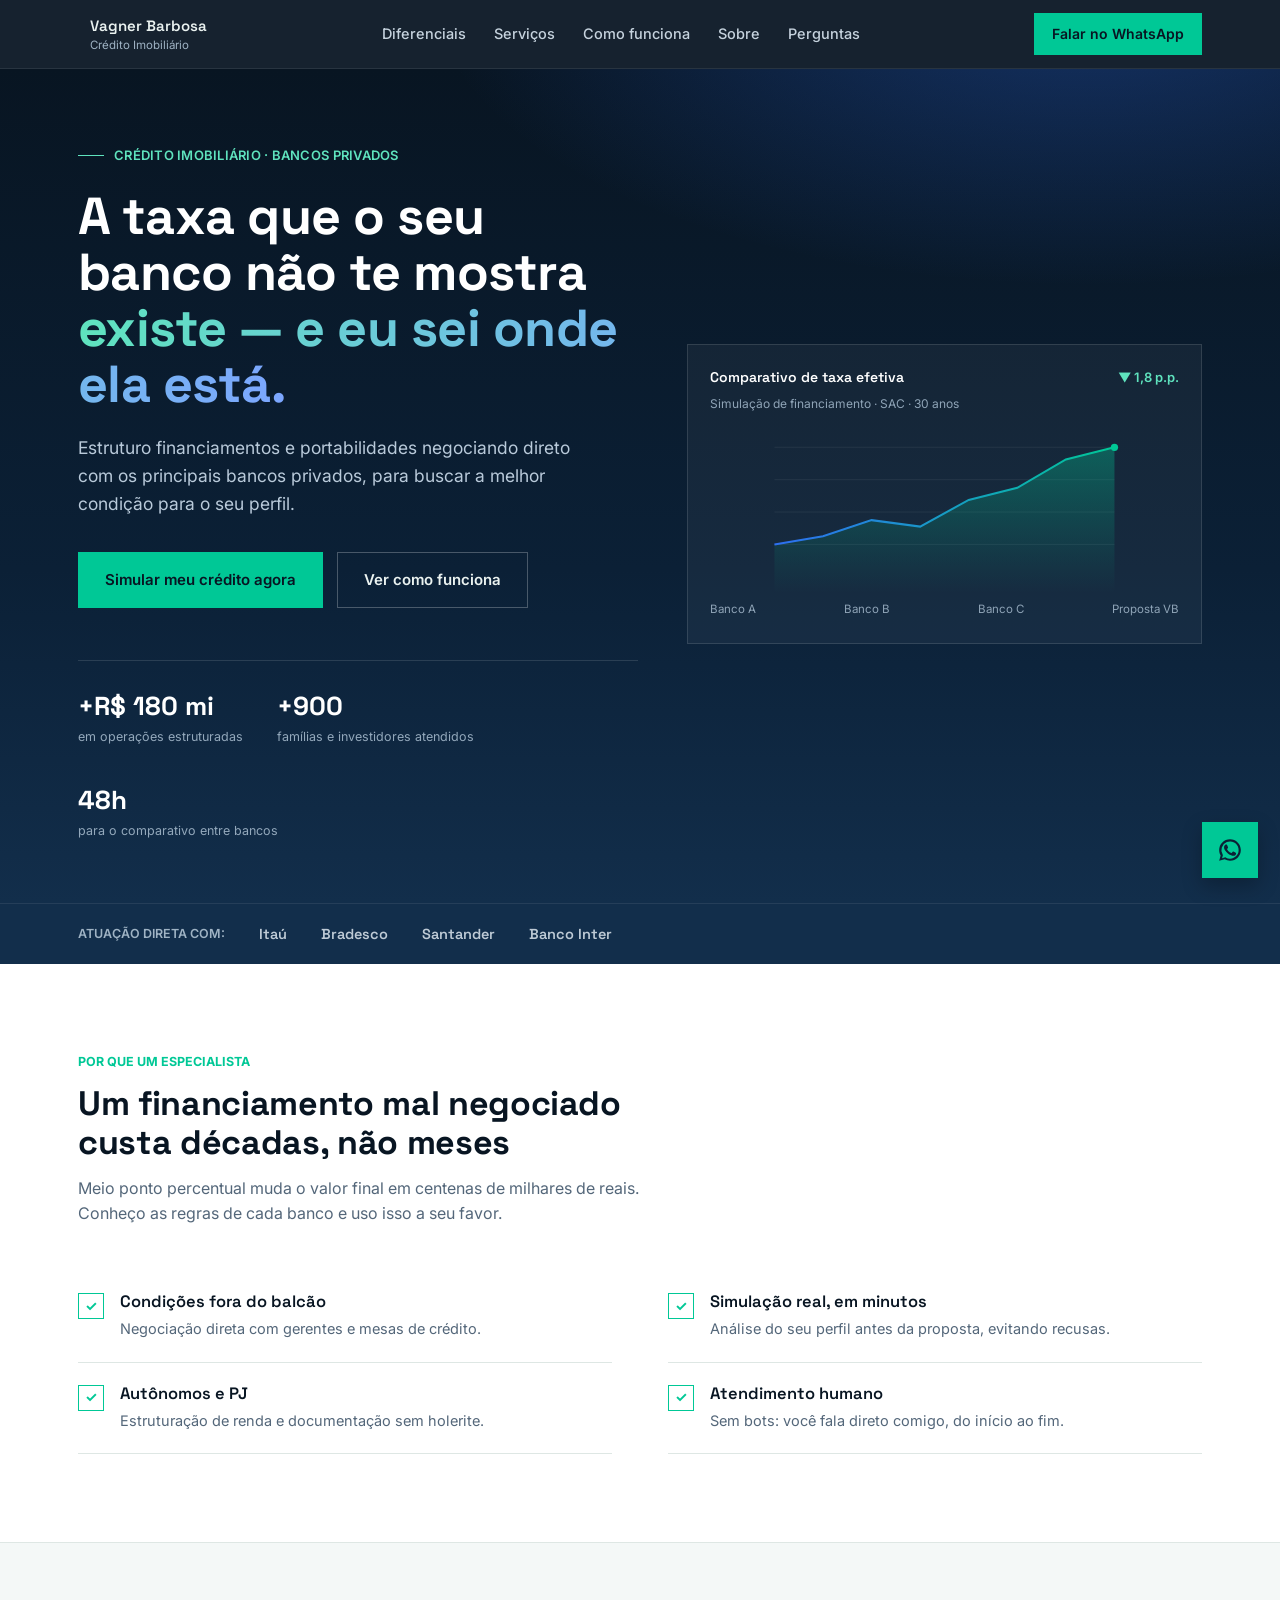
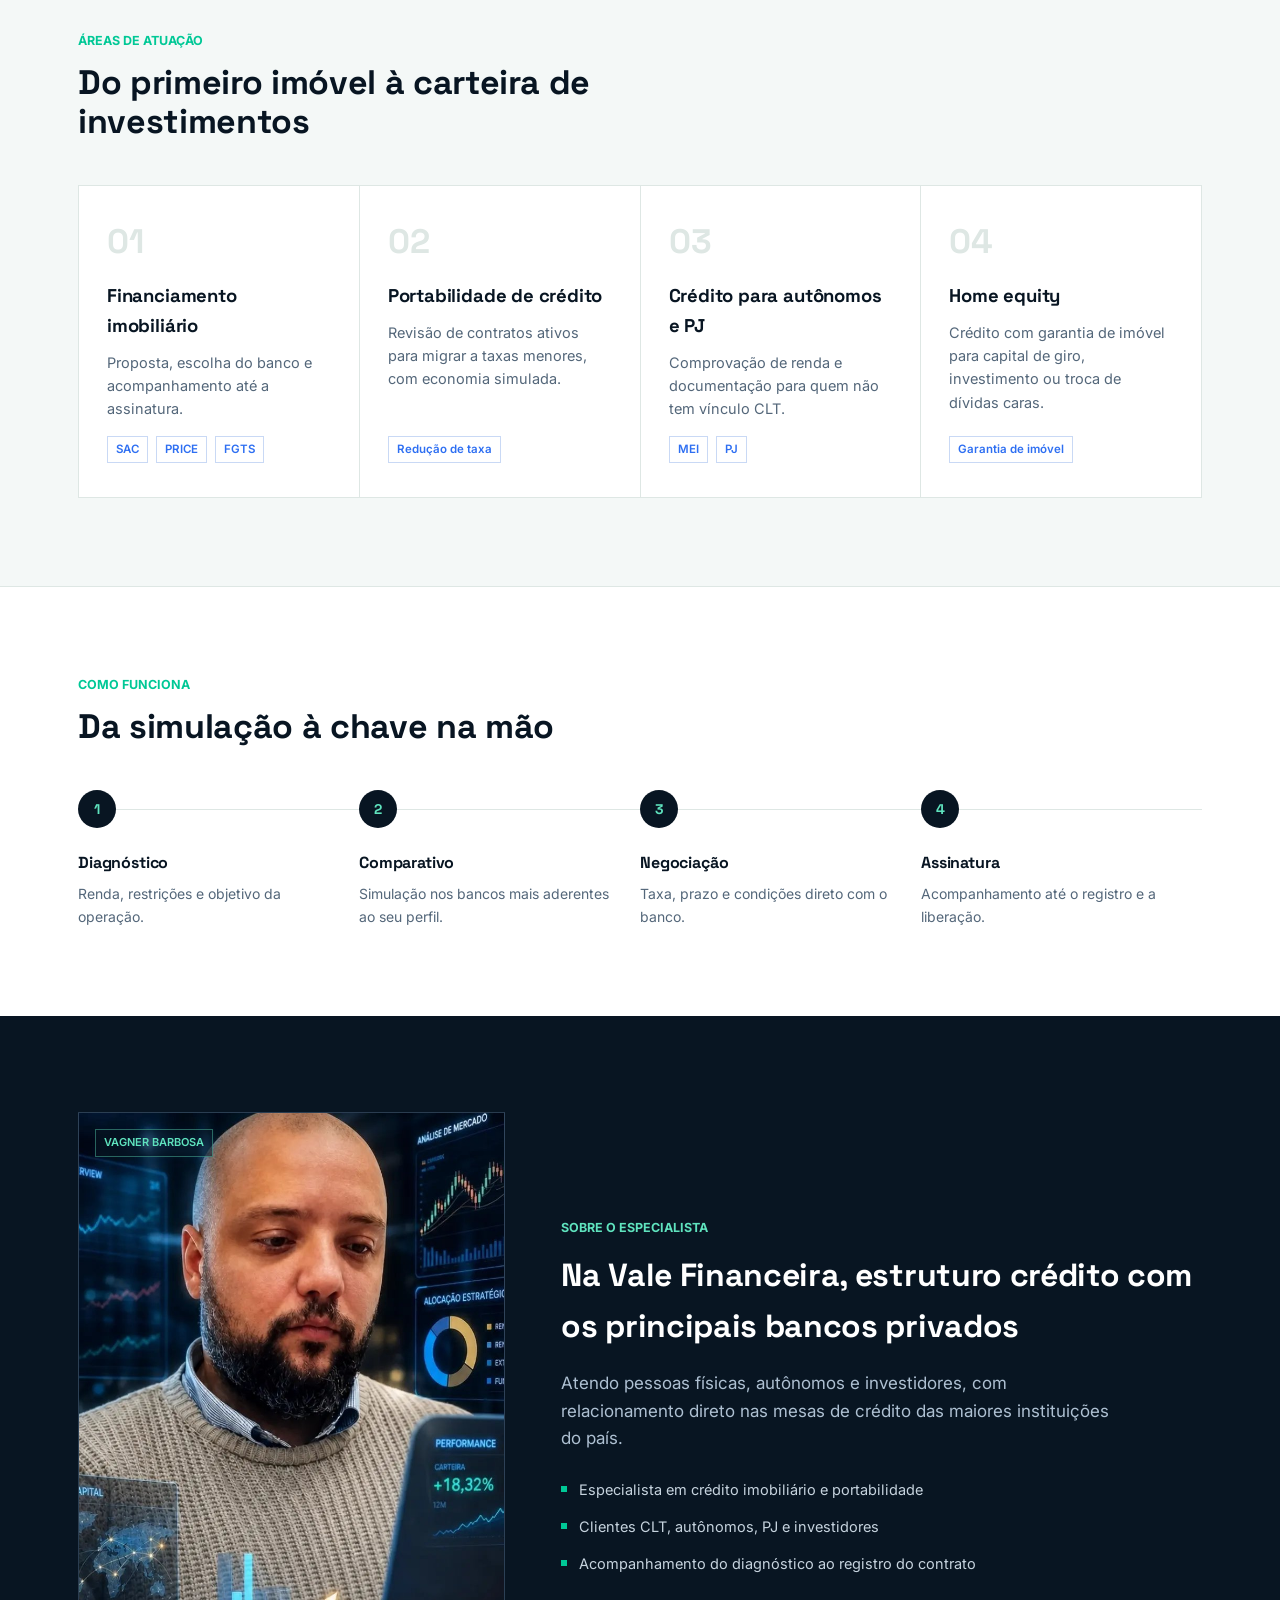
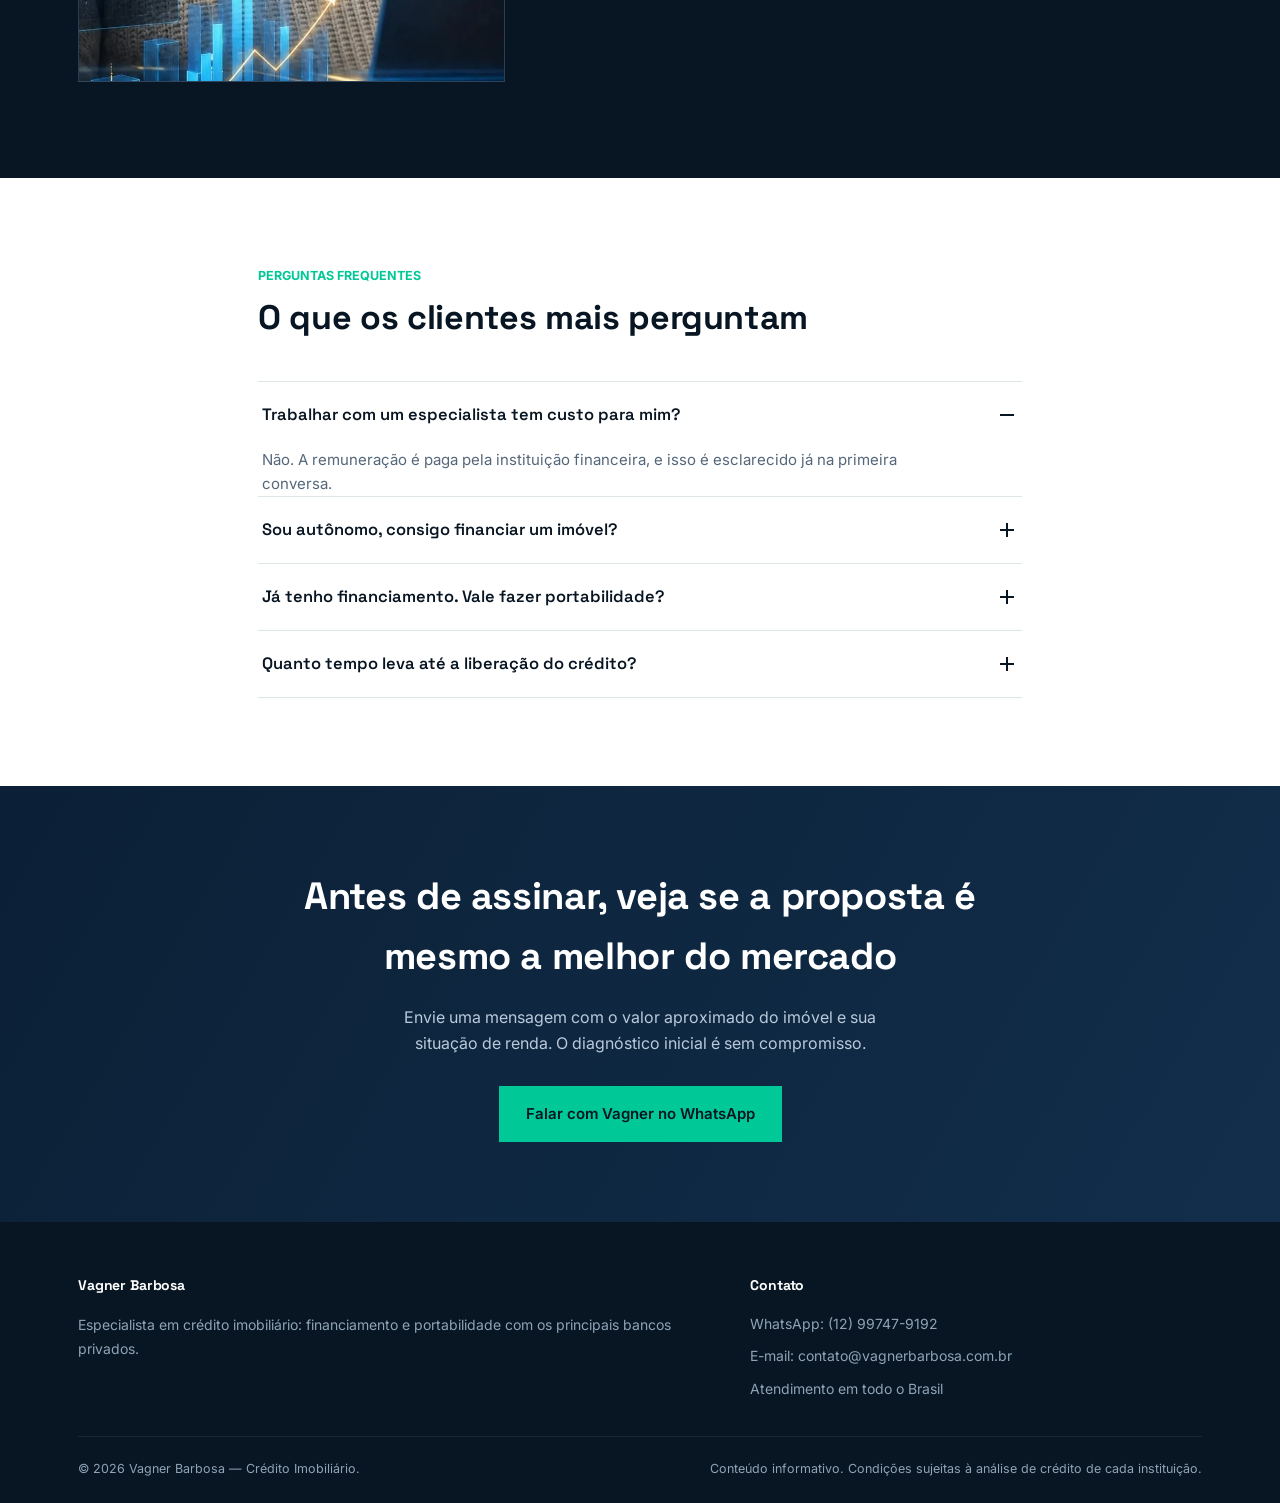
==== index.html @ d927d943 "Update index.html" ====
<!DOCTYPE html>
<html lang="pt-BR">
<head>
<meta charset="UTF-8">
<meta name="viewport" content="width=device-width, initial-scale=1.0">
<title>Vagner Barbosa | Especialista em Crédito Imobiliário</title>
<link rel="preconnect" href="https://fonts.googleapis.com">
<link href="https://fonts.googleapis.com/css2?family=Space+Grotesk:wght@400;500;600;700&family=Inter:wght@400;500;600;700&display=swap" rel="stylesheet">
<link rel="stylesheet" href="vagner-landing-styles.css">
<script src="vagner-landing-script.js" defer></script>
</head>
<body>

<header>
  <div class="header-inner">
    <div class="brand">
     
     <a href="#brand" <img class="brand-logo" src="./image/vb-brand.png" alt="VB — Vagner Barbosa, Crédito Imobiliário">
     </a>
      <div class="brand-text">Vagner Barbosa<small>Crédito Imobiliário</small></div>
    </div>
    <nav>
      <a href="#diferenciais">Diferenciais</a>
      <a href="#servicos">Serviços</a>
      <a href="#processo">Como funciona</a>
      <a href="#sobre">Sobre</a>
      <a href="#faq">Perguntas</a>
    </nav>
    <a class="header-cta" href="https://wa.me/5512997479192?text=Ol%C3%A1%2C%20quero%20simular%20meu%20cr%C3%A9dito%20imobili%C3%A1rio" target="_blank" rel="noopener">Falar no WhatsApp</a>
  </div>
</header>

<section class="hero">
  <div class="hero-grid">
    <div>
      <div class="eyebrow-line reveal">CRÉDITO IMOBILIÁRIO · BANCOS PRIVADOS</div>
      <h1 class="reveal">A taxa que o seu banco não te mostra <em>existe — e eu sei onde ela está.</em></h1>
      <p class="lede reveal">Estruturo financiamentos e portabilidades negociando direto com os principais bancos privados, para buscar a melhor condição para o seu perfil.</p>
      <div class="hero-ctas reveal">
        <a class="btn-primary" href="https://wa.me/5512997479192?text=Ol%C3%A1%2C%20quero%20simular%20meu%20cr%C3%A9dito%20imobili%C3%A1rio" target="_blank" rel="noopener">Simular meu crédito agora</a>
        <a class="btn-ghost" href="#servicos">Ver como funciona</a>
      </div>
      <div class="hero-stats reveal">
        <div><b>+R$ 180 mi</b><span>em operações estruturadas</span></div>
        <div><b>+900</b><span>famílias e investidores atendidos</span></div>
        <div><b>48h</b><span>para o comparativo entre bancos</span></div>
      </div>
    </div>
    <div class="chart-card reveal">
      <div class="chart-card-head"><b>Comparativo de taxa efetiva</b><span>▼ 1,8 p.p.</span></div>
      <div class="chart-sub">Simulação de financiamento · SAC · 30 anos</div>
      <svg viewBox="0 0 420 210" width="100%" height="170" xmlns="http://www.w3.org/2000/svg">
        <defs>
          <linearGradient id="lineFill" x1="0" y1="0" x2="0" y2="1">
            <stop offset="0%" stop-color="#00C896" stop-opacity="0.35"/>
            <stop offset="100%" stop-color="#00C896" stop-opacity="0"/>
          </linearGradient>
          <linearGradient id="lineStroke" x1="0" y1="0" x2="1" y2="0">
            <stop offset="0%" stop-color="#2E6FF2"/>
            <stop offset="100%" stop-color="#00C896"/>
          </linearGradient>
        </defs>
        <g stroke="rgba(255,255,255,0.08)">
          <line x1="0" y1="30" x2="420" y2="30"/><line x1="0" y1="70" x2="420" y2="70"/>
          <line x1="0" y1="110" x2="420" y2="110"/><line x1="0" y1="150" x2="420" y2="150"/>
        </g>
        <path d="M0,150 L60,140 L120,120 L180,128 L240,95 L300,80 L360,45 L420,30 L420,210 L0,210 Z" fill="url(#lineFill)"/>
        <path d="M0,150 L60,140 L120,120 L180,128 L240,95 L300,80 L360,45 L420,30" fill="none" stroke="url(#lineStroke)" stroke-width="2.5"/>
        <circle cx="420" cy="30" r="4.5" fill="#00C896"/>
      </svg>
      <div class="chart-labels"><span>Banco A</span><span>Banco B</span><span>Banco C</span><span>Proposta VB</span></div>
    </div>
  </div>
</section>

<div class="bank-strip">
  <div class="wrap">
    <span class="label">ATUAÇÃO DIRETA COM:</span>
    <span class="bank-chip">Itaú</span>
    <span class="bank-chip">Bradesco</span>
    <span class="bank-chip">Santander</span>
    <span class="bank-chip">Banco Inter</span>
  </div>
</div>

<section class="diff-section" id="diferenciais">
  <div class="wrap">
    <div class="section-head reveal">
      <span class="kicker">POR QUE UM ESPECIALISTA</span>
      <h2>Um financiamento mal negociado custa décadas, não meses</h2>
      <p>Meio ponto percentual muda o valor final em centenas de milhares de reais. Conheço as regras de cada banco e uso isso a seu favor.</p>
    </div>
    <ul class="checklist">
      <li class="reveal reveal-stagger" style="--i:0">
        <span class="check-ico">✓</span>
        <div><strong>Condições fora do balcão</strong><span>Negociação direta com gerentes e mesas de crédito.</span></div>
      </li>
      <li class="reveal reveal-stagger" style="--i:1">
        <span class="check-ico">✓</span>
        <div><strong>Simulação real, em minutos</strong><span>Análise do seu perfil antes da proposta, evitando recusas.</span></div>
      </li>
      <li class="reveal reveal-stagger" style="--i:2">
        <span class="check-ico">✓</span>
        <div><strong>Autônomos e PJ</strong><span>Estruturação de renda e documentação sem holerite.</span></div>
      </li>
      <li class="reveal reveal-stagger" style="--i:3">
        <span class="check-ico">✓</span>
        <div><strong>Atendimento humano</strong><span>Sem bots: você fala direto comigo, do início ao fim.</span></div>
      </li>
    </ul>
  </div>
</section>

<section class="services" id="servicos">
  <div class="wrap">
    <div class="section-head reveal">
      <span class="kicker">ÁREAS DE ATUAÇÃO</span>
      <h2>Do primeiro imóvel à carteira de investimentos</h2>
    </div>
    <div class="services-grid">
      <div class="service-card reveal reveal-stagger" style="--i:0">
        <div class="service-num">01</div>
        <h3>Financiamento imobiliário</h3>
        <p>Proposta, escolha do banco e acompanhamento até a assinatura.</p>
        <div class="tags"><span>SAC</span><span>PRICE</span><span>FGTS</span></div>
      </div>
      <div class="service-card reveal reveal-stagger" style="--i:1">
        <div class="service-num">02</div>
        <h3>Portabilidade de crédito</h3>
        <p>Revisão de contratos ativos para migrar a taxas menores, com economia simulada.</p>
        <div class="tags"><span>Redução de taxa</span></div>
      </div>
      <div class="service-card reveal reveal-stagger" style="--i:2">
        <div class="service-num">03</div>
        <h3>Crédito para autônomos e PJ</h3>
        <p>Comprovação de renda e documentação para quem não tem vínculo CLT.</p>
        <div class="tags"><span>MEI</span><span>PJ</span></div>
      </div>
      <div class="service-card reveal reveal-stagger" style="--i:3">
        <div class="service-num">04</div>
        <h3>Home equity</h3>
        <p>Crédito com garantia de imóvel para capital de giro, investimento ou troca de dívidas caras.</p>
        <div class="tags"><span>Garantia de imóvel</span></div>
      </div>
    </div>
  </div>
</section>

<section class="process" id="processo">
  <div class="wrap">
    <div class="section-head reveal">
      <span class="kicker">COMO FUNCIONA</span>
      <h2>Da simulação à chave na mão</h2>
    </div>
    <div class="process-list">
      <div class="process-step reveal reveal-stagger" style="--i:0"><div class="dot">1</div><h4>Diagnóstico</h4><p>Renda, restrições e objetivo da operação.</p></div>
      <div class="process-step reveal reveal-stagger" style="--i:1"><div class="dot">2</div><h4>Comparativo</h4><p>Simulação nos bancos mais aderentes ao seu perfil.</p></div>
      <div class="process-step reveal reveal-stagger" style="--i:2"><div class="dot">3</div><h4>Negociação</h4><p>Taxa, prazo e condições direto com o banco.</p></div>
      <div class="process-step reveal reveal-stagger" style="--i:3"><div class="dot">4</div><h4>Assinatura</h4><p>Acompanhamento até o registro e a liberação.</p></div>
    </div>
  </div>
</section>

<section class="about" id="sobre">
  <div class="wrap about-grid">
    <div class="about-photo reveal">
      <span class="frame-tag">VAGNER BARBOSA</span>
      <img src="./image/vag-fin.jpg" alt="Foto de Vagner Barbosa" onerror="this.parentElement.classList.add('no-photo')">
      <div class="placeholder"><div class="plus-ico">+</div><span>Adicione a foto em image/vag-fin.jpg</span></div>
    </div>
    <div class="reveal">
      <span class="kicker kicker-light">SOBRE O ESPECIALISTA</span>
      <h2>Na Vale Financeira, estruturo crédito com os principais bancos privados</h2>
      <p class="lede">Atendo pessoas físicas, autônomos e investidores, com relacionamento direto nas mesas de crédito das maiores instituições do país.</p>
      <ul class="about-credentials">
        <li>Especialista em crédito imobiliário e portabilidade</li>
        <li>Clientes CLT, autônomos, PJ e investidores</li>
        <li>Acompanhamento do diagnóstico ao registro do contrato</li>
      </ul>
    </div>
  </div>
</section>

<section class="faq" id="faq">
  <div class="wrap faq-wrap">
    <div class="section-head reveal">
      <span class="kicker">PERGUNTAS FREQUENTES</span>
      <h2>O que os clientes mais perguntam</h2>
    </div>
    <div class="faq-list">
      <div class="faq-item open reveal reveal-stagger" style="--i:0">
        <button class="faq-q"><span>Trabalhar com um especialista tem custo para mim?</span><span class="plus"></span></button>
        <div class="faq-a"><p>Não. A remuneração é paga pela instituição financeira, e isso é esclarecido já na primeira conversa.</p></div>
      </div>
      <div class="faq-item reveal reveal-stagger" style="--i:1">
        <button class="faq-q"><span>Sou autônomo, consigo financiar um imóvel?</span><span class="plus"></span></button>
        <div class="faq-a"><p>Sim. Boa parte do trabalho é organizar a comprovação de renda de autônomos e PJ para a proposta ser aceita nas melhores condições.</p></div>
      </div>
      <div class="faq-item reveal reveal-stagger" style="--i:2">
        <button class="faq-q"><span>Já tenho financiamento. Vale fazer portabilidade?</span><span class="plus"></span></button>
        <div class="faq-a"><p>Depende da taxa atual, do saldo devedor e do prazo restante. Uma simulação comparativa mostra a economia real antes de qualquer decisão.</p></div>
      </div>
      <div class="faq-item reveal reveal-stagger" style="--i:3">
        <button class="faq-q"><span>Quanto tempo leva até a liberação do crédito?</span><span class="plus"></span></button>
        <div class="faq-a"><p>Varia por banco e documentação, mas o comparativo inicial costuma ficar pronto em até 48 horas.</p></div>
      </div>
    </div>
  </div>
</section>

<section class="final-cta">
  <div class="wrap">
    <h2 class="reveal">Antes de assinar, veja se a proposta é mesmo a melhor do mercado</h2>
    <p class="reveal">Envie uma mensagem com o valor aproximado do imóvel e sua situação de renda. O diagnóstico inicial é sem compromisso.</p>
    <a class="btn-primary reveal" href="https://wa.me/5512997479192?text=Ol%C3%A1%2C%20quero%20simular%20meu%20cr%C3%A9dito%20imobili%C3%A1rio" target="_blank" rel="noopener">Falar com Vagner no WhatsApp</a>
  </div>
</section>

<footer>
  <div class="wrap">
    <div class="footer-grid">
      <div>
        <h4>Vagner Barbosa</h4>
        <p>Especialista em crédito imobiliário: financiamento e portabilidade com os principais bancos privados.</p>
      </div>
      <div>
        <h4>Contato</h4>
        <ul>
          <li>WhatsApp: (12) 99747-9192</li>
          <li>E-mail: contato@vagnerbarbosa.com.br</li>
          <li>Atendimento em todo o Brasil</li>
        </ul>
      </div>
    </div>
    <div class="footer-bottom">
      <span>© 2026 Vagner Barbosa — Crédito Imobiliário.</span>
      <span>Conteúdo informativo. Condições sujeitas à análise de crédito de cada instituição.</span>
    </div>
  </div>
</footer>

<a class="float-wpp" href="https://wa.me/5512997479192?text=Ol%C3%A1%2C%20quero%20simular%20meu%20cr%C3%A9dito%20imobili%C3%A1rio" target="_blank" rel="noopener" aria-label="Falar no WhatsApp">
  <svg width="26" height="26" viewBox="0 0 24 24" fill="none"><path d="M12 2C6.48 2 2 6.48 2 12c0 1.86.5 3.6 1.38 5.1L2 22l5.05-1.35A9.94 9.94 0 0 0 12 22c5.52 0 10-4.48 10-10S17.52 2 12 2Zm0 18a7.9 7.9 0 0 1-4.03-1.1l-.29-.17-3 .8.8-2.92-.19-.3A7.95 7.95 0 1 1 12 20Z" fill="#0B2036"/><path d="M17 14.3c-.27-.14-1.6-.79-1.85-.88-.25-.09-.43-.14-.61.14-.18.27-.7.88-.86 1.06-.16.18-.32.2-.59.07-.27-.14-1.15-.42-2.19-1.35-.81-.72-1.36-1.61-1.52-1.88-.16-.27-.02-.42.12-.55.12-.12.27-.32.4-.48.14-.16.18-.27.27-.45.09-.18.05-.34-.02-.48-.07-.14-.61-1.47-.84-2.01-.22-.53-.44-.46-.61-.47h-.52c-.18 0-.48.07-.73.34-.25.27-.96.94-.96 2.29 0 1.35.98 2.66 1.12 2.84.14.18 1.93 2.95 4.68 4.14.65.28 1.16.45 1.56.58.66.21 1.25.18 1.72.11.53-.08 1.6-.65 1.83-1.28.23-.63.23-1.17.16-1.28-.07-.11-.25-.18-.52-.32Z" fill="#0B2036"/></svg>
</a>

</body>
</html>
---- vagner-landing-styles.css ----
:root{
  --navy-950:#081522; --navy-900:#0B2036; --navy-800:#122E4B;
  --blue-500:#2E6FF2; --blue-300:#7CA6FF;
  --teal-500:#00C896; --teal-300:#5FE3BE;
  --bg:#F4F8F7; --paper:#FFFFFF; --ink:#0E1B2A; --muted:#54677A; --line:#DEE7E4;
  --maxw:1180px;
  --logo-h:44px;        /* altura da logo no header (desktop) */
  --logo-max-w:140px;   /* largura máxima da logo (desktop) */
}
*{box-sizing:border-box;}
html{scroll-behavior:smooth;}
body{margin:0;background:var(--bg);color:var(--ink);font:16px/1.6 'Inter',sans-serif;-webkit-font-smoothing:antialiased;}
h1,h2,h3,h4{font-family:'Space Grotesk',sans-serif;margin:0;letter-spacing:-0.01em;color:var(--navy-950);}
a{color:inherit;text-decoration:none;}
img{display:block;max-width:100%;height:auto;}
ul{list-style:none;margin:0;padding:0;}
section{position:relative;}
.wrap{max-width:var(--maxw);margin:0 auto;padding:0 28px;}

/* Header */
header{position:sticky;top:0;z-index:50;background:rgba(8,21,34,.94);backdrop-filter:blur(6px);border-bottom:1px solid rgba(255,255,255,.08);}
.header-inner{max-width:var(--maxw);margin:0 auto;padding:12px 28px;display:flex;align-items:center;justify-content:space-between;gap:24px;min-height:68px;}
.brand{display:flex;align-items:center;gap:12px;min-width:0;}
.brand-logo{
  height:var(--logo-h);   /* dimensiona pela altura */
  width:auto;             /* mantém a proporção original do PNG */
  max-width:var(--logo-max-w);
  flex:none;              /* não encolhe no flex */
  object-fit:contain;
  object-position:center;
}
.brand-text{color:#EAF2F0;font:600 15px/1.2 'Space Grotesk';white-space:nowrap;}
.brand-text small{display:block;font:400 11.5px 'Inter';color:#9FB3C4;margin-top:3px;}
nav{display:flex;gap:28px;}
nav a{color:#C6D3DE;font-size:14.5px;font-weight:500;transition:color .15s;}
nav a:hover{color:var(--teal-300);}
.header-cta{background:var(--teal-500);color:var(--navy-950);padding:10px 18px;font-weight:600;font-size:14px;white-space:nowrap;}

/* Buttons */
.btn-primary,.btn-ghost{display:inline-flex;align-items:center;gap:10px;padding:15px 26px;font-weight:600;font-size:15px;}
.btn-primary{background:var(--teal-500);color:var(--navy-950);border:1px solid var(--teal-500);transition:transform .15s,background .15s;}
.btn-primary:hover{background:var(--teal-300);transform:translateY(-1px);}
.btn-ghost{color:#EAF2F0;border:1px solid rgba(255,255,255,.25);}
.btn-ghost:hover{border-color:var(--teal-300);color:var(--teal-300);}

/* Hero */
.hero{background:radial-gradient(1100px 500px at 85% -10%,rgba(46,111,242,.35),transparent 60%),linear-gradient(180deg,var(--navy-950),var(--navy-900) 60%,var(--navy-800));color:#fff;overflow:hidden;padding:76px 0 0;}
.hero-grid{display:grid;grid-template-columns:1.05fr .95fr;gap:40px;align-items:center;max-width:var(--maxw);margin:0 auto;padding:0 28px 60px;}
.eyebrow-line{display:flex;align-items:center;gap:10px;margin-bottom:22px;color:var(--teal-300);font-size:13px;font-weight:600;letter-spacing:.02em;}
.eyebrow-line::before{content:"";width:26px;height:1px;background:var(--teal-300);}
.hero h1{font-size:clamp(34px,4.4vw,52px);line-height:1.08;color:#fff;max-width:640px;}
.hero h1 em{font-style:normal;background:linear-gradient(90deg,var(--teal-300),var(--blue-300));-webkit-background-clip:text;background-clip:text;color:transparent;}
.lede{margin-top:22px;color:#B9CADA;font-size:17.5px;max-width:520px;}
.hero-ctas{display:flex;gap:14px;margin-top:34px;flex-wrap:wrap;}
.hero-stats{display:flex;gap:34px;margin-top:52px;padding-top:28px;border-top:1px solid rgba(255,255,255,.12);max-width:560px;flex-wrap:wrap;}
.hero-stats b{display:block;font:700 26px 'Space Grotesk';color:#fff;}
.hero-stats span{font-size:12.5px;color:#93A8BB;}

.chart-card{background:rgba(255,255,255,.045);border:1px solid rgba(255,255,255,.12);padding:22px 22px 10px;}
.chart-card-head{display:flex;justify-content:space-between;align-items:baseline;margin-bottom:6px;}
.chart-card-head b{font:600 14px 'Space Grotesk';color:#fff;}
.chart-card-head span{color:var(--teal-300);font-size:13px;font-weight:600;}
.chart-sub{color:#8FA4B7;font-size:12px;margin-bottom:10px;}
.chart-labels{display:flex;justify-content:space-between;color:#8FA4B7;font-size:11.5px;padding-bottom:14px;}

/* Bank strip */
.bank-strip{background:var(--navy-800);border-top:1px solid rgba(255,255,255,.08);}
.bank-strip .wrap{display:flex;align-items:center;gap:34px;flex-wrap:wrap;padding:20px 28px;}
.bank-strip .label{color:#9FB3C4;font-size:12.5px;font-weight:600;white-space:nowrap;}
.bank-chip{color:#DCE6EE;font:600 14.5px 'Space Grotesk';opacity:.85;}

/* Section heads */
.section-head{max-width:600px;margin-bottom:44px;}
.kicker{display:block;color:var(--teal-500);font-weight:700;font-size:12.5px;margin-bottom:12px;}
.kicker-light{color:var(--teal-300);}
.section-head h2{font-size:clamp(26px,3vw,34px);line-height:1.15;}
.section-head p{color:var(--muted);margin-top:14px;}

/* Diferenciais */
.diff-section{padding:88px 0;background:var(--paper);}
.checklist{display:grid;grid-template-columns:1fr 1fr;gap:0 56px;}
.checklist li{display:flex;gap:16px;padding:20px 0;border-bottom:1px solid var(--line);}
.check-ico{flex:none;width:26px;height:26px;border:1.5px solid var(--teal-500);color:var(--teal-500);display:flex;align-items:center;justify-content:center;font-size:14px;font-weight:700;margin-top:2px;}
.checklist strong{display:block;font:600 16.5px 'Space Grotesk';color:var(--navy-950);margin-bottom:4px;}
.checklist span:not(.check-ico){color:var(--muted);font-size:14.5px;}

/* Services */
.services{padding:88px 0;border-block:1px solid var(--line);}
.services-grid{display:grid;grid-template-columns:repeat(4,1fr);gap:1px;background:var(--line);border:1px solid var(--line);}
.service-card{background:var(--paper);padding:34px 28px;min-height:220px;display:flex;flex-direction:column;}
.service-num{font:700 34px 'Space Grotesk';color:var(--line);margin-bottom:18px;}
.service-card h3{font-size:18.5px;margin-bottom:10px;}
.service-card p{color:var(--muted);font-size:14.5px;margin:0;flex:1;}
.tags{margin-top:16px;display:flex;gap:8px;flex-wrap:wrap;}
.tags span{font-size:11.5px;font-weight:600;color:var(--blue-500);border:1px solid #C9D9F5;padding:3px 8px;}

/* Process */
.process{padding:88px 0;background:var(--paper);}
.process-list{display:grid;grid-template-columns:repeat(4,1fr);position:relative;}
.process-list::before{content:"";position:absolute;top:19px;left:0;right:0;height:1px;background:var(--line);}
.process-step{position:relative;padding-right:20px;}
.dot{width:38px;height:38px;border-radius:50%;background:var(--navy-950);color:var(--teal-300);display:flex;align-items:center;justify-content:center;font:700 14px 'Space Grotesk';margin-bottom:22px;position:relative;z-index:1;}
.process-step h4{font-size:16px;margin-bottom:8px;}
.process-step p{color:var(--muted);font-size:14px;margin:0;}

/* About */
.about{padding:96px 0;background:var(--navy-950);color:#fff;}
.about-grid{display:grid;grid-template-columns:.8fr 1.2fr;gap:56px;align-items:center;}
.about h2{color:#fff;margin-top:10px;font-size:clamp(24px,3vw,32px);}
.about .lede{color:#AEC0D2;font-size:17px;margin-top:18px;max-width:560px;}
.about-credentials{margin-top:26px;display:grid;gap:14px;}
.about-credentials li{display:flex;gap:12px;font-size:14.5px;color:#C6D3DE;}
.about-credentials li::before{content:"";width:6px;height:6px;background:var(--teal-500);margin-top:8px;flex:none;}
.about-photo{aspect-ratio:3/4;position:relative;overflow:hidden;border:1px solid rgba(255,255,255,.12);background:linear-gradient(150deg,#152C46,#0B2036);}
.about-photo img{width:100%;height:100%;max-width:none;object-fit:cover;object-position:center top;position:relative;z-index:1;}
.about-photo.no-photo img{display:none;}
.placeholder{display:none;position:absolute;inset:0;margin:10px;flex-direction:column;align-items:center;justify-content:center;gap:14px;border:1.5px dashed rgba(255,255,255,.28);}
.no-photo .placeholder{display:flex;}
.plus-ico{width:44px;height:44px;border-radius:50%;border:1.5px solid var(--teal-300);display:flex;align-items:center;justify-content:center;color:var(--teal-300);font-size:22px;font-weight:300;}
.placeholder span{color:#9FB3C4;font-size:13px;text-align:center;max-width:70%;}
.frame-tag{position:absolute;top:16px;left:16px;z-index:2;font-size:11px;font-weight:600;color:var(--teal-300);border:1px solid rgba(95,227,190,.4);padding:4px 8px;background:rgba(8,21,34,.55);}

/* FAQ */
.faq{padding:88px 0;background:var(--paper);}
.faq-wrap{max-width:820px;}
.faq-wrap .section-head{max-width:100%;}
.faq-item{border-bottom:1px solid var(--line);}
.faq-item:first-child{border-top:1px solid var(--line);}
.faq-q{width:100%;text-align:left;background:none;border:none;cursor:pointer;padding:22px 4px;display:flex;justify-content:space-between;align-items:center;gap:20px;font:600 16.5px 'Space Grotesk';color:var(--navy-950);}
.plus{flex:none;width:22px;height:22px;position:relative;}
.plus::before,.plus::after{content:"";position:absolute;background:var(--navy-950);top:50%;left:50%;transform:translate(-50%,-50%);}
.plus::before{width:14px;height:2px;}
.plus::after{width:2px;height:14px;transition:transform .2s;}
.faq-item.open .plus::after{transform:translate(-50%,-50%) rotate(90deg) scaleY(0);}
.faq-a{max-height:0;overflow:hidden;transition:max-height .25s ease;}
.faq-a p{color:var(--muted);font-size:15px;padding:0 4px 24px;max-width:680px;margin:0;}

/* Final CTA */
.final-cta{padding:80px 0;background:linear-gradient(120deg,var(--navy-900),var(--navy-800));color:#fff;text-align:center;}
.final-cta h2{color:#fff;font-size:clamp(26px,3.4vw,38px);max-width:680px;margin:0 auto 18px;}
.final-cta p{color:#B9CADA;max-width:520px;margin:0 auto 30px;}

/* Footer */
footer{background:var(--navy-950);color:#8FA4B7;padding:52px 0 24px;font-size:14px;}
.footer-grid{display:grid;grid-template-columns:1.4fr 1fr;gap:40px;padding-bottom:36px;border-bottom:1px solid rgba(255,255,255,.08);}
.footer-grid h4{color:#fff;font-size:14px;margin-bottom:16px;}
.footer-grid p{margin:0;line-height:1.7;}
.footer-grid ul{display:grid;gap:10px;}
.footer-bottom{padding-top:22px;display:flex;justify-content:space-between;flex-wrap:wrap;gap:10px;font-size:12.5px;}

/* WhatsApp flutuante */
.float-wpp{position:fixed;bottom:22px;right:22px;z-index:60;background:var(--teal-500);width:56px;height:56px;display:flex;align-items:center;justify-content:center;box-shadow:0 8px 20px rgba(0,0,0,.25);}

/* Scroll reveal */
.reveal{opacity:0;transform:translateY(28px);transition:opacity .7s cubic-bezier(.2,.6,.2,1),transform .7s cubic-bezier(.2,.6,.2,1);}
.reveal.is-visible{opacity:1;transform:none;}
.reveal-stagger.is-visible{transition-delay:calc(var(--i,0)*90ms);}
@media (prefers-reduced-motion:reduce){.reveal{transition:none;opacity:1;transform:none;}}

/* Responsivo */
@media (max-width:900px){.services-grid{grid-template-columns:repeat(2,1fr);} .checklist{grid-template-columns:1fr;}}
@media (max-width:860px){nav{display:none;} .process-list{grid-template-columns:1fr;gap:28px;} .process-list::before{display:none;}}
@media (max-width:760px){
  :root{--logo-h:36px;--logo-max-w:110px;}
  .hero-grid,.about-grid,.footer-grid,.services-grid{grid-template-columns:1fr;}
  .header-inner{padding:10px 18px;gap:12px;}
  .brand-text{font-size:14px;}
  .header-cta{font-size:12px;padding:9px 11px;}
}
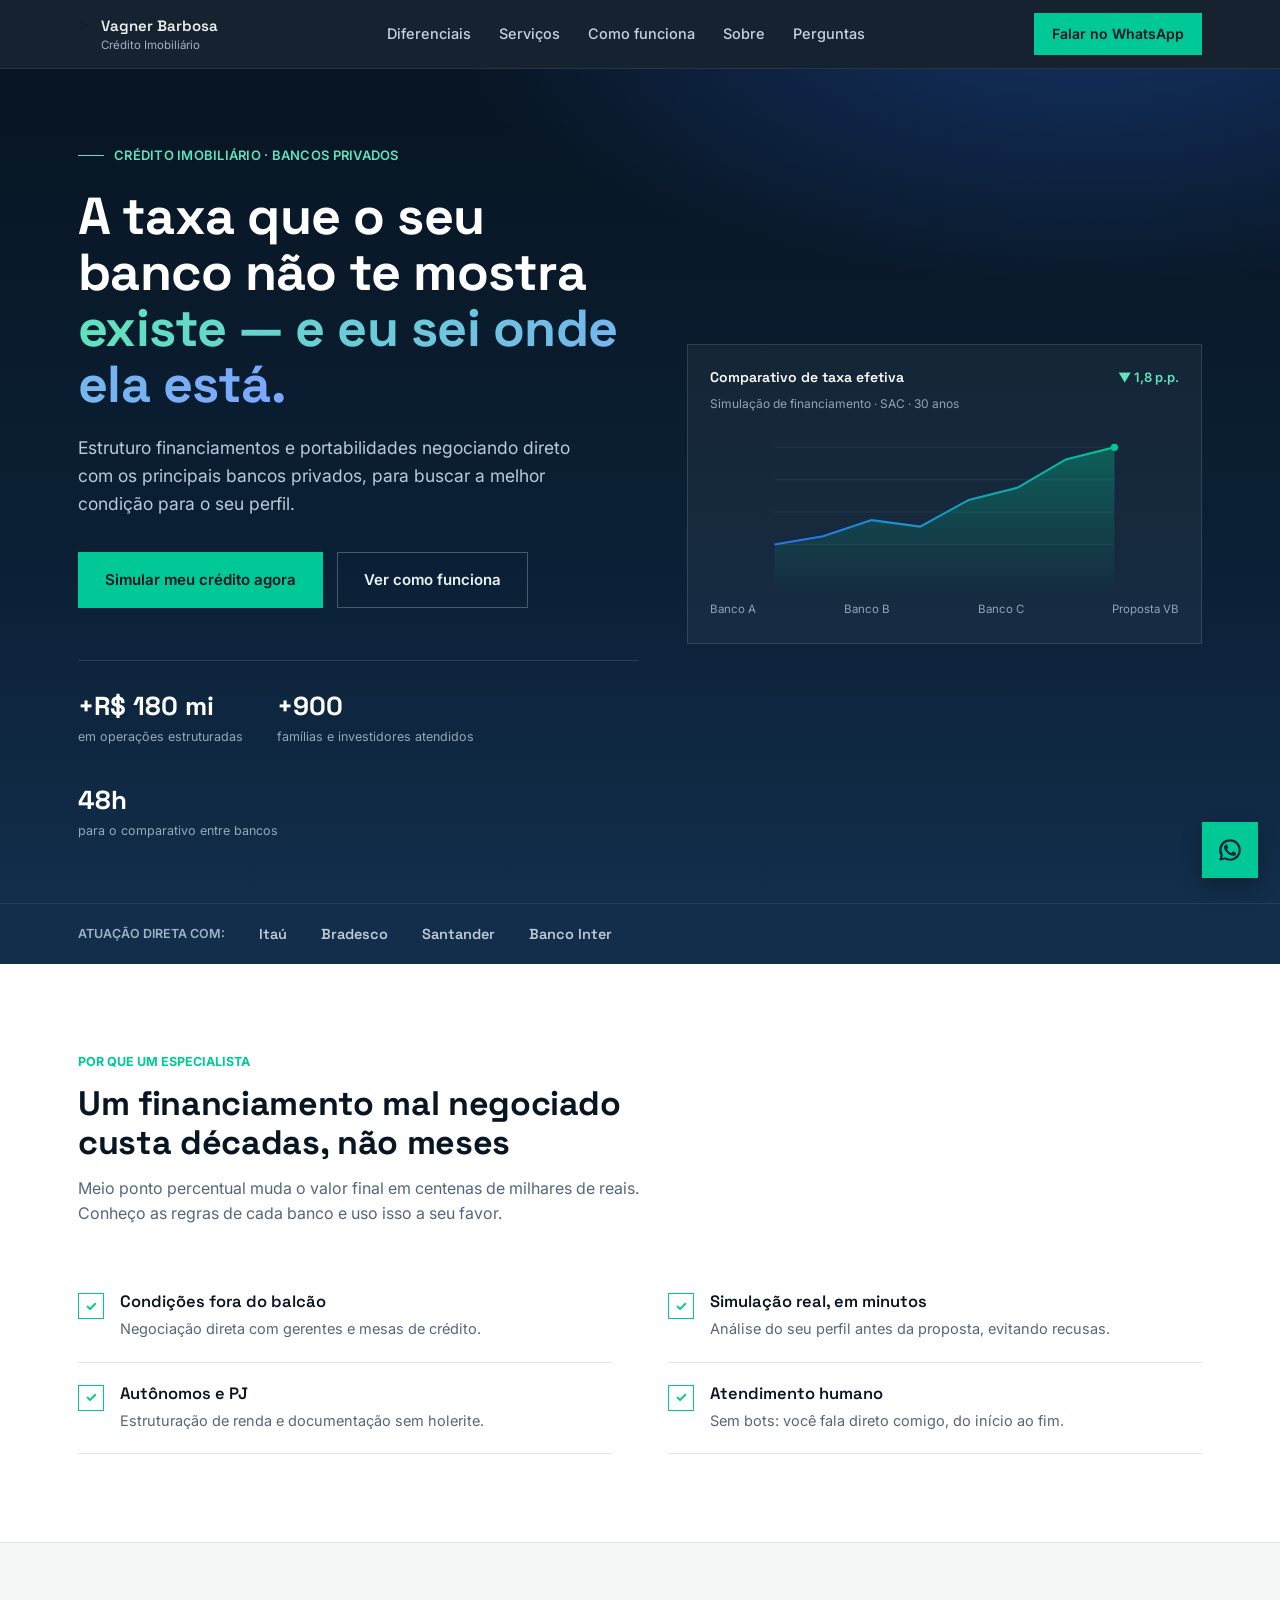
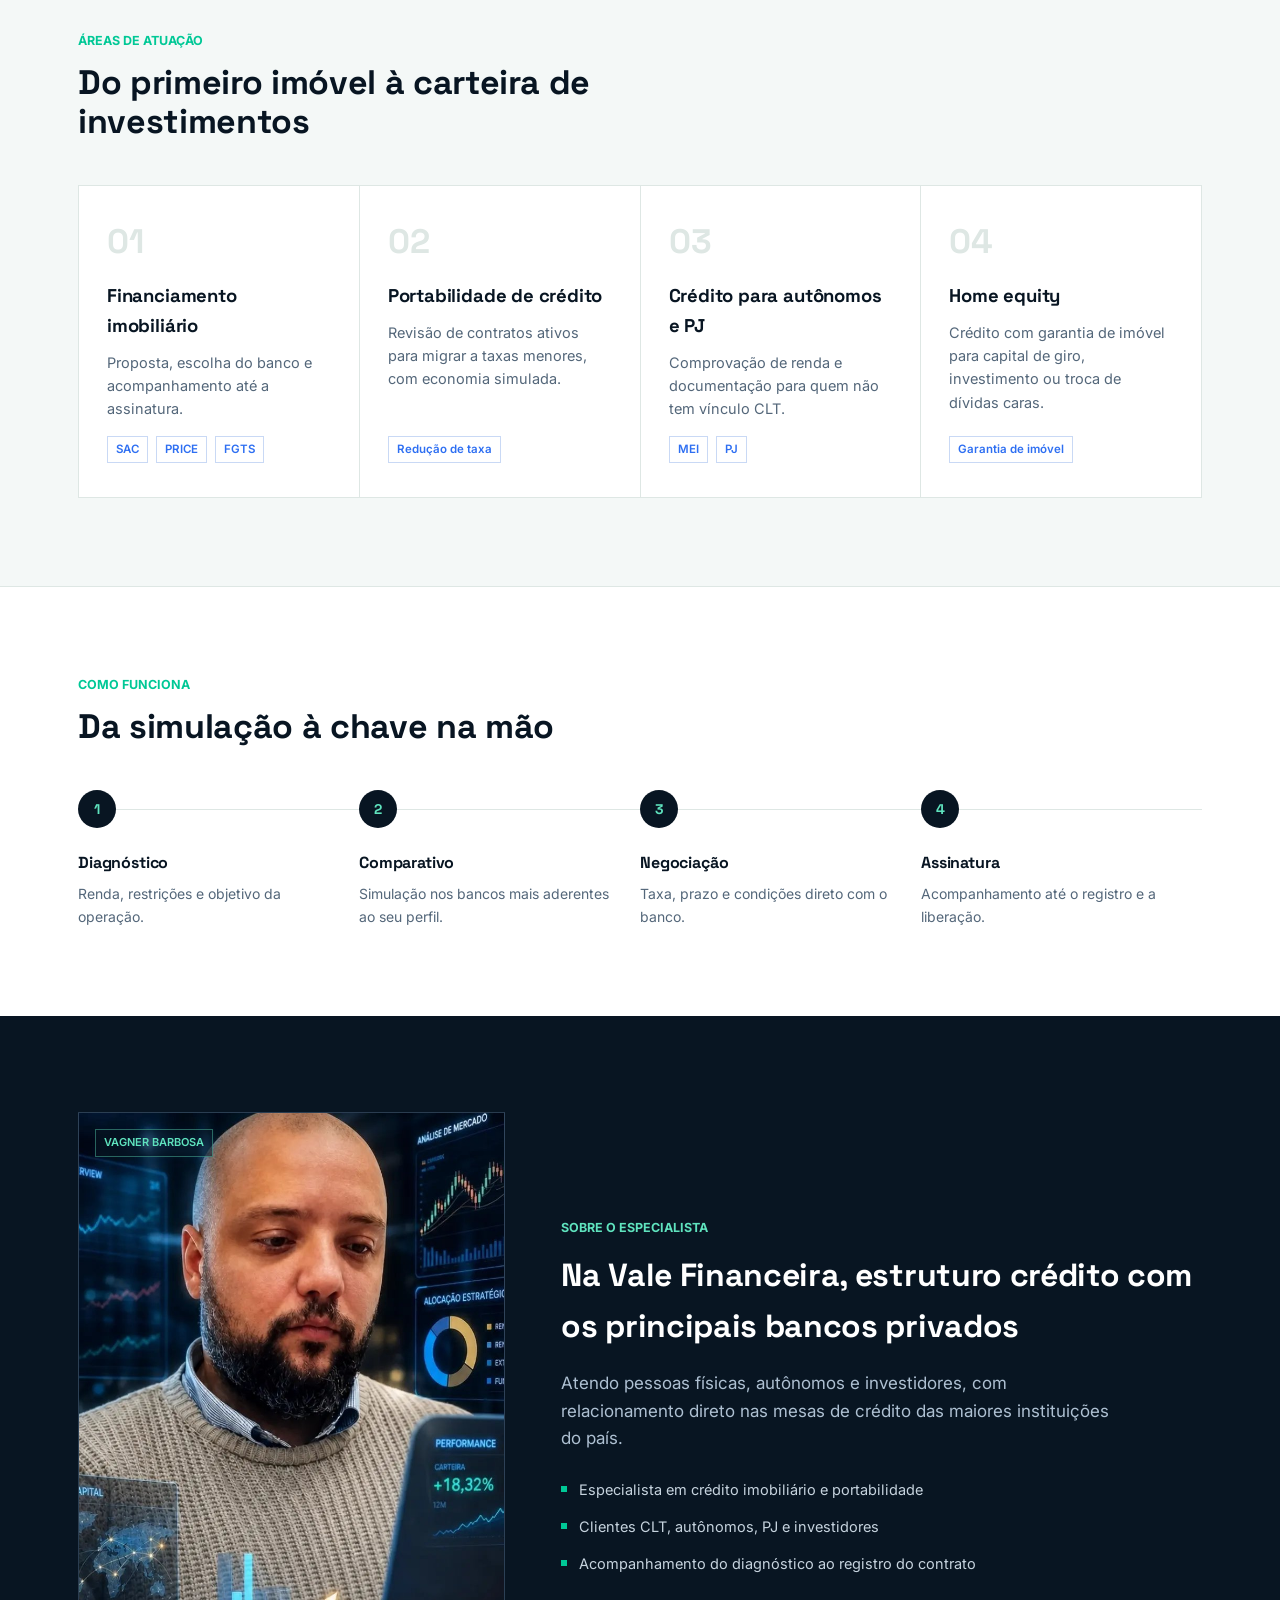
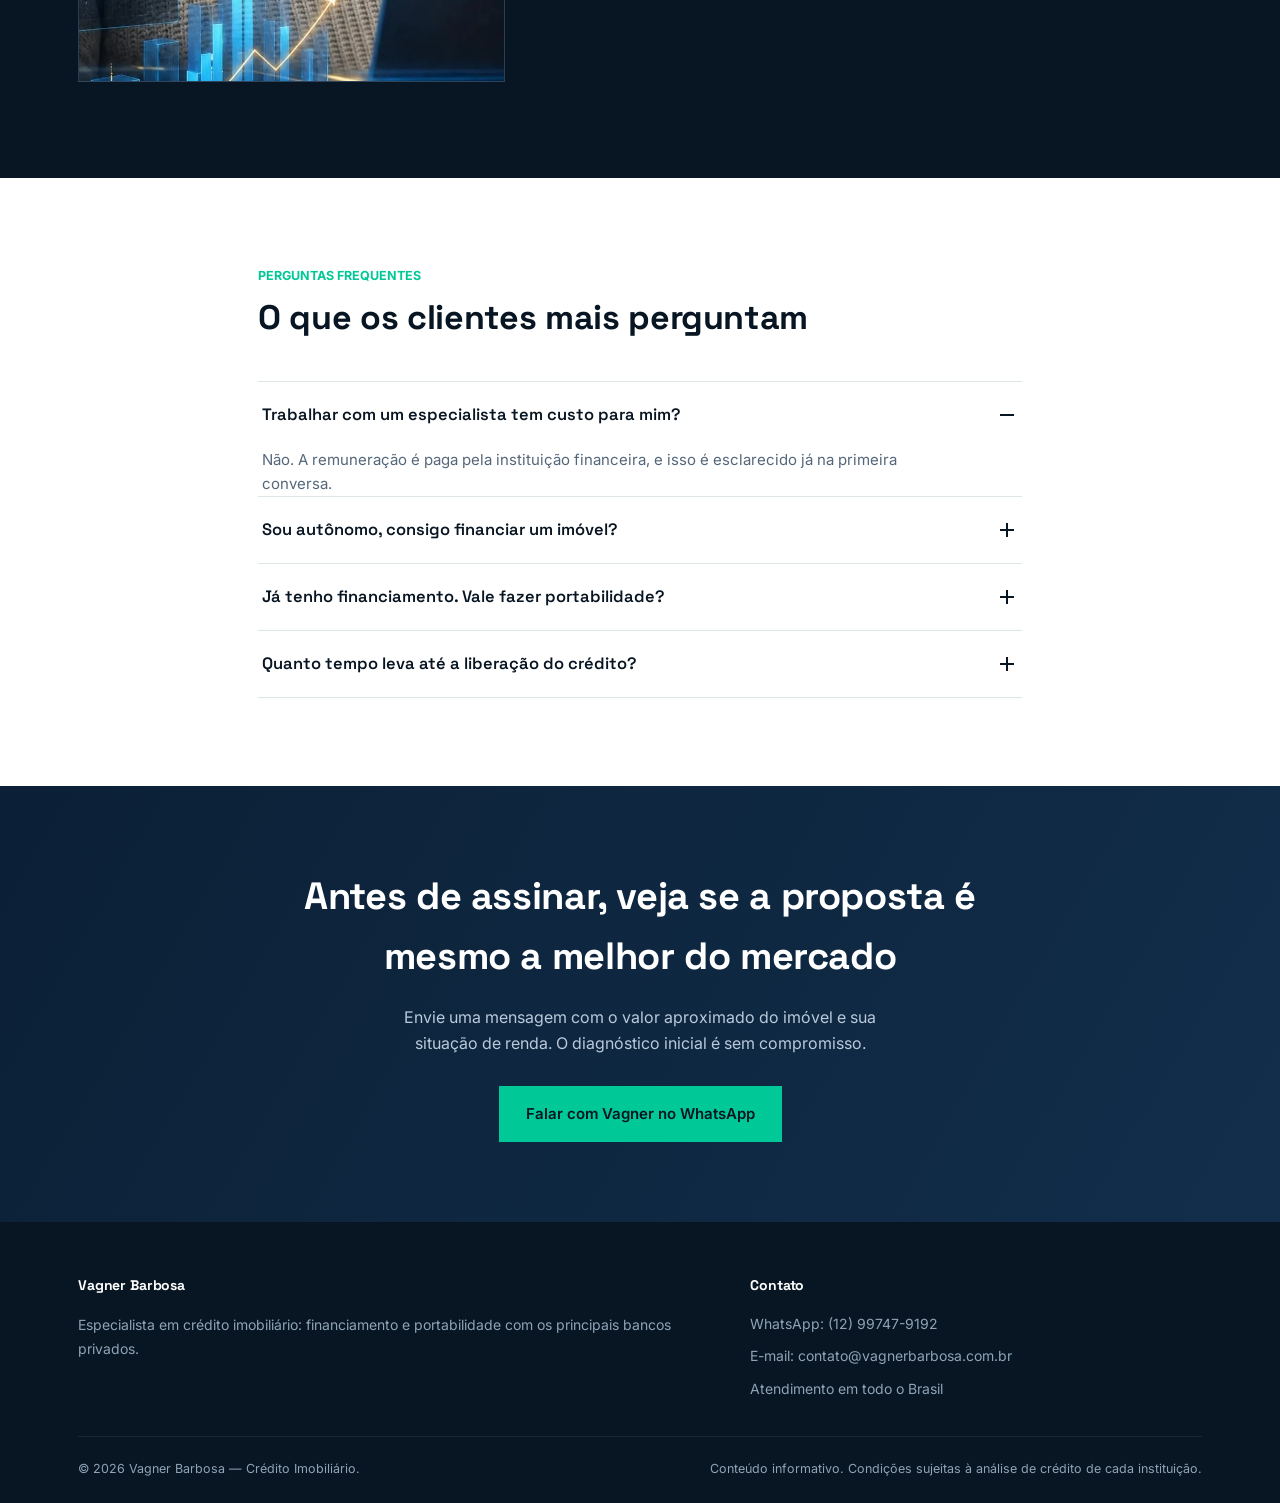
==== commit 6abfeeec: "Update index.html" ====
--- a/index.html
+++ b/index.html
@@ -15,7 +15,8 @@
   <div class="header-inner">
     <div class="brand">
      
-     <a href="#brand" <img class="brand-logo" src="./image/vb-brand.png" alt="VB — Vagner Barbosa, Crédito Imobiliário">
+     <a href="#brand" 
+       <img class="brand-logo" src="./image/vb-brand.png" alt="VB — Vagner Barbosa, Crédito Imobiliário">>
      </a>
       <div class="brand-text">Vagner Barbosa<small>Crédito Imobiliário</small></div>
     </div>
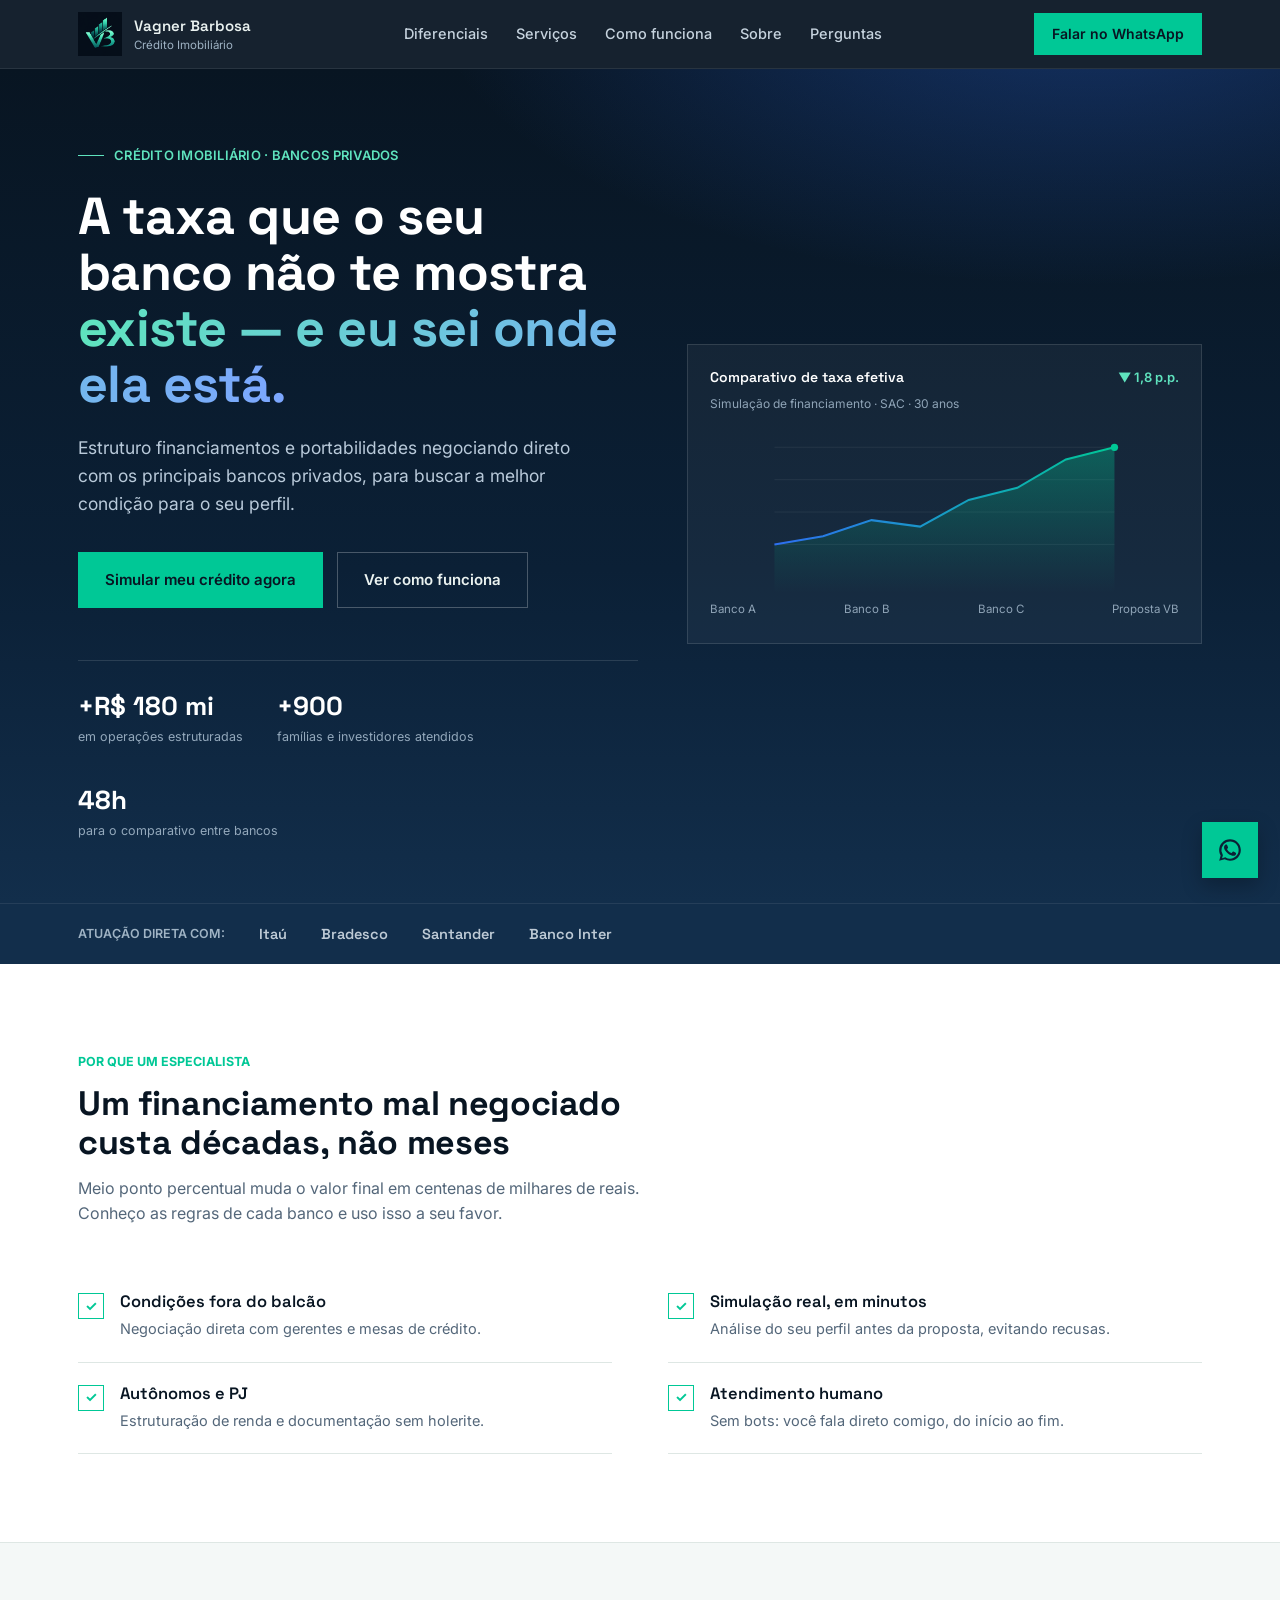
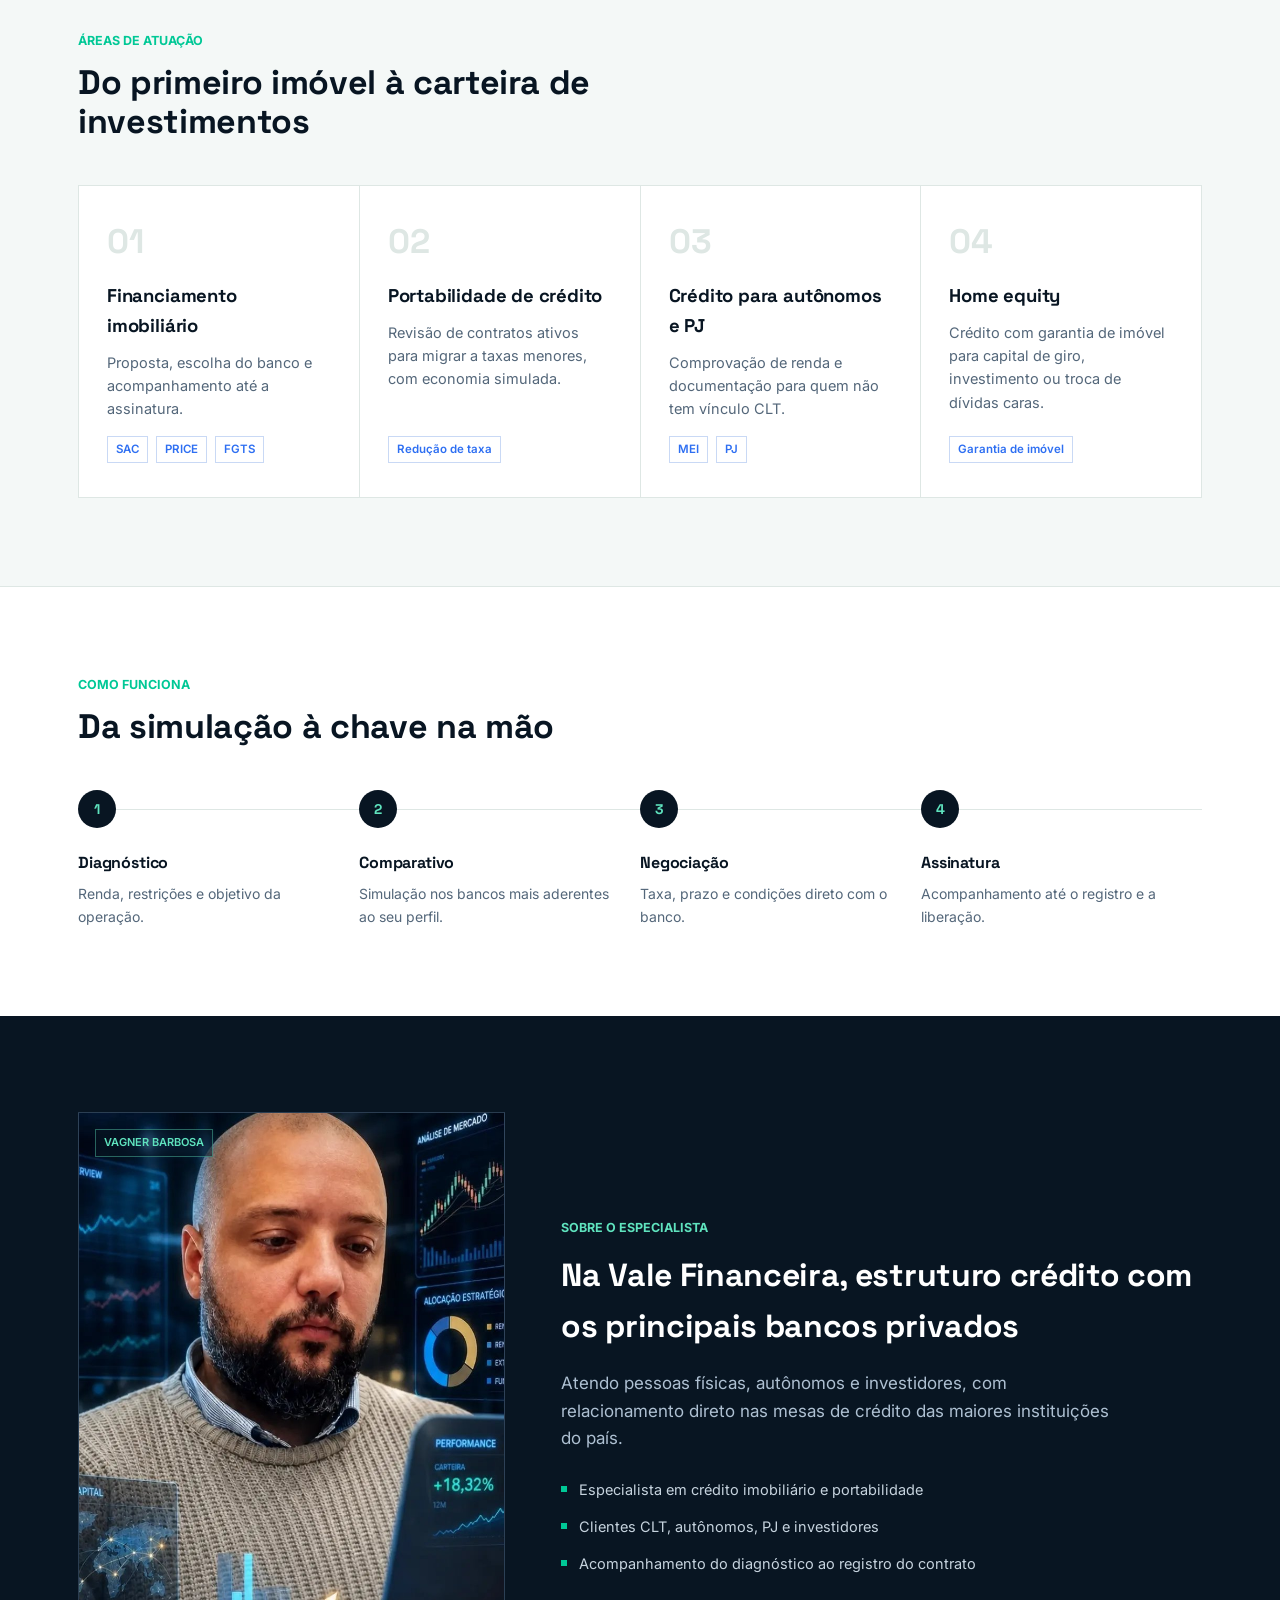
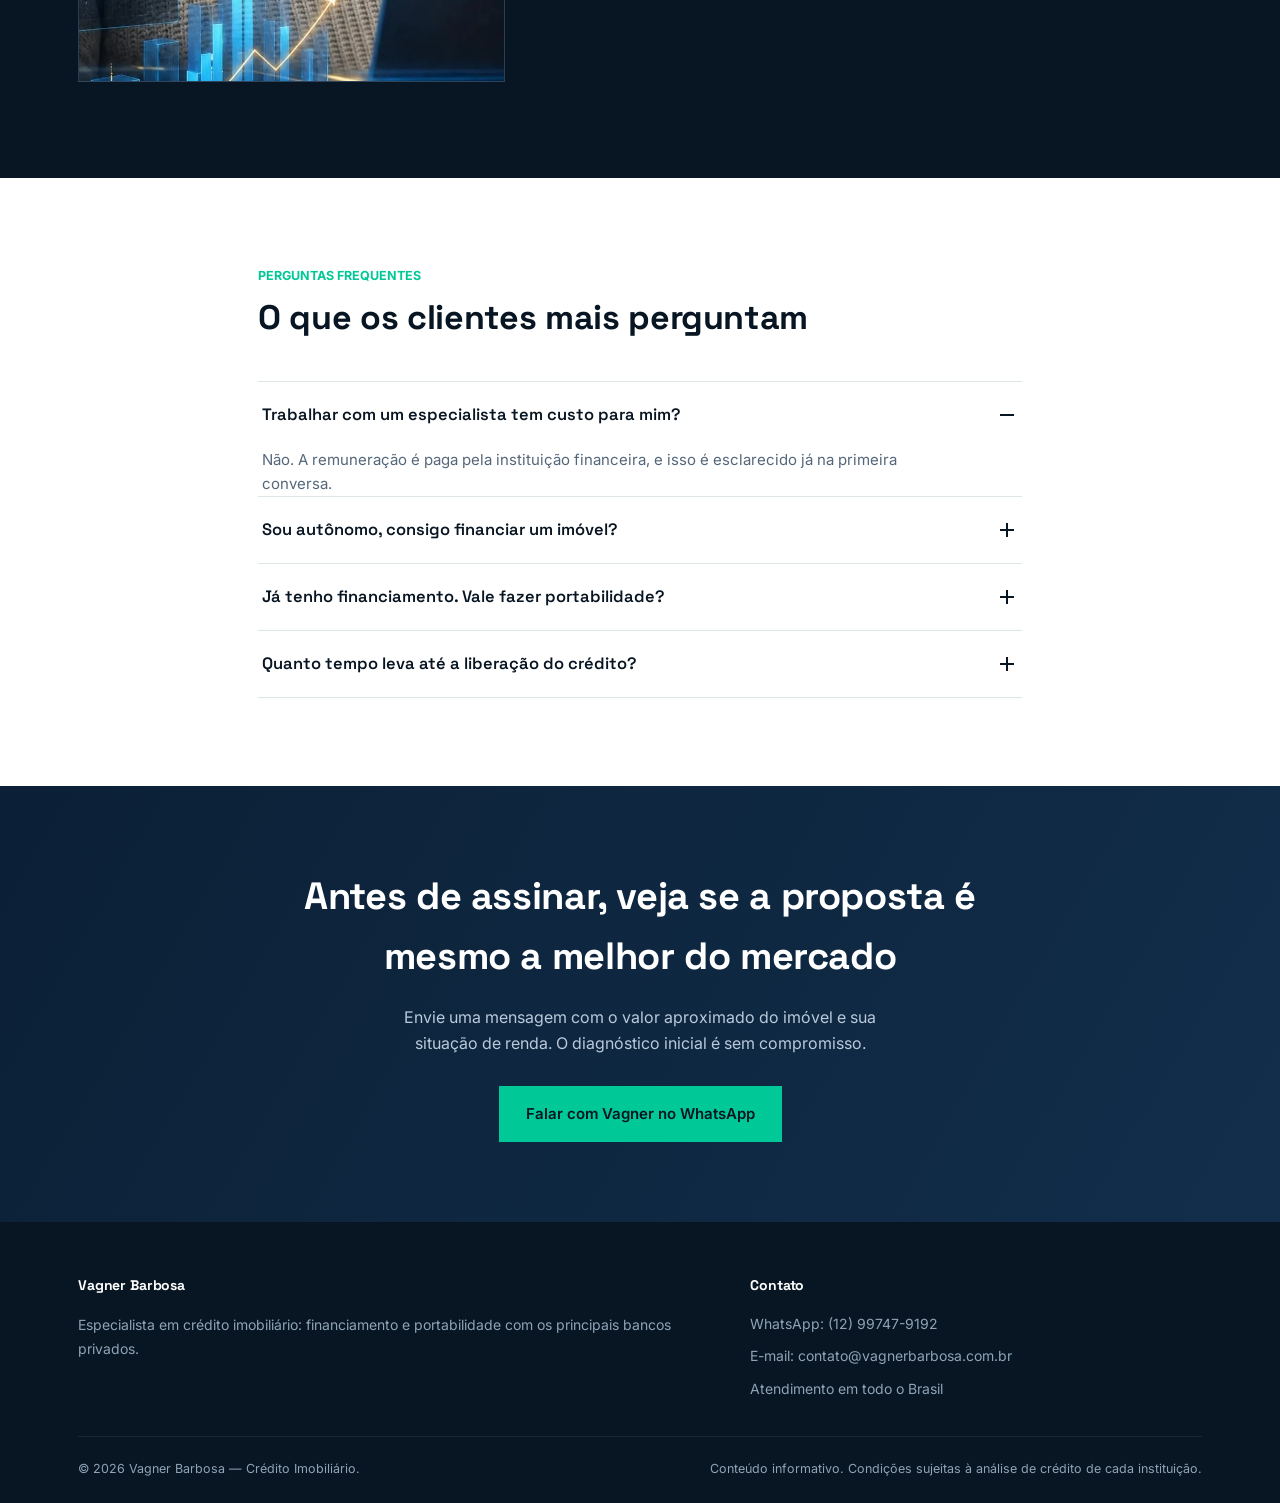
==== commit f7d3299f: "Update index.html" ====
--- a/index.html
+++ b/index.html
@@ -15,8 +15,8 @@
   <div class="header-inner">
     <div class="brand">
      
-     <a href="#brand" 
-       <img class="brand-logo" src="./image/vb-brand.png" alt="VB — Vagner Barbosa, Crédito Imobiliário">>
+     <a href="#header-inner">
+       <img class="brand-logo" src="./image/vb-brand.png" alt="VB — Vagner Barbosa, Crédito Imobiliário">
      </a>
       <div class="brand-text">Vagner Barbosa<small>Crédito Imobiliário</small></div>
     </div>
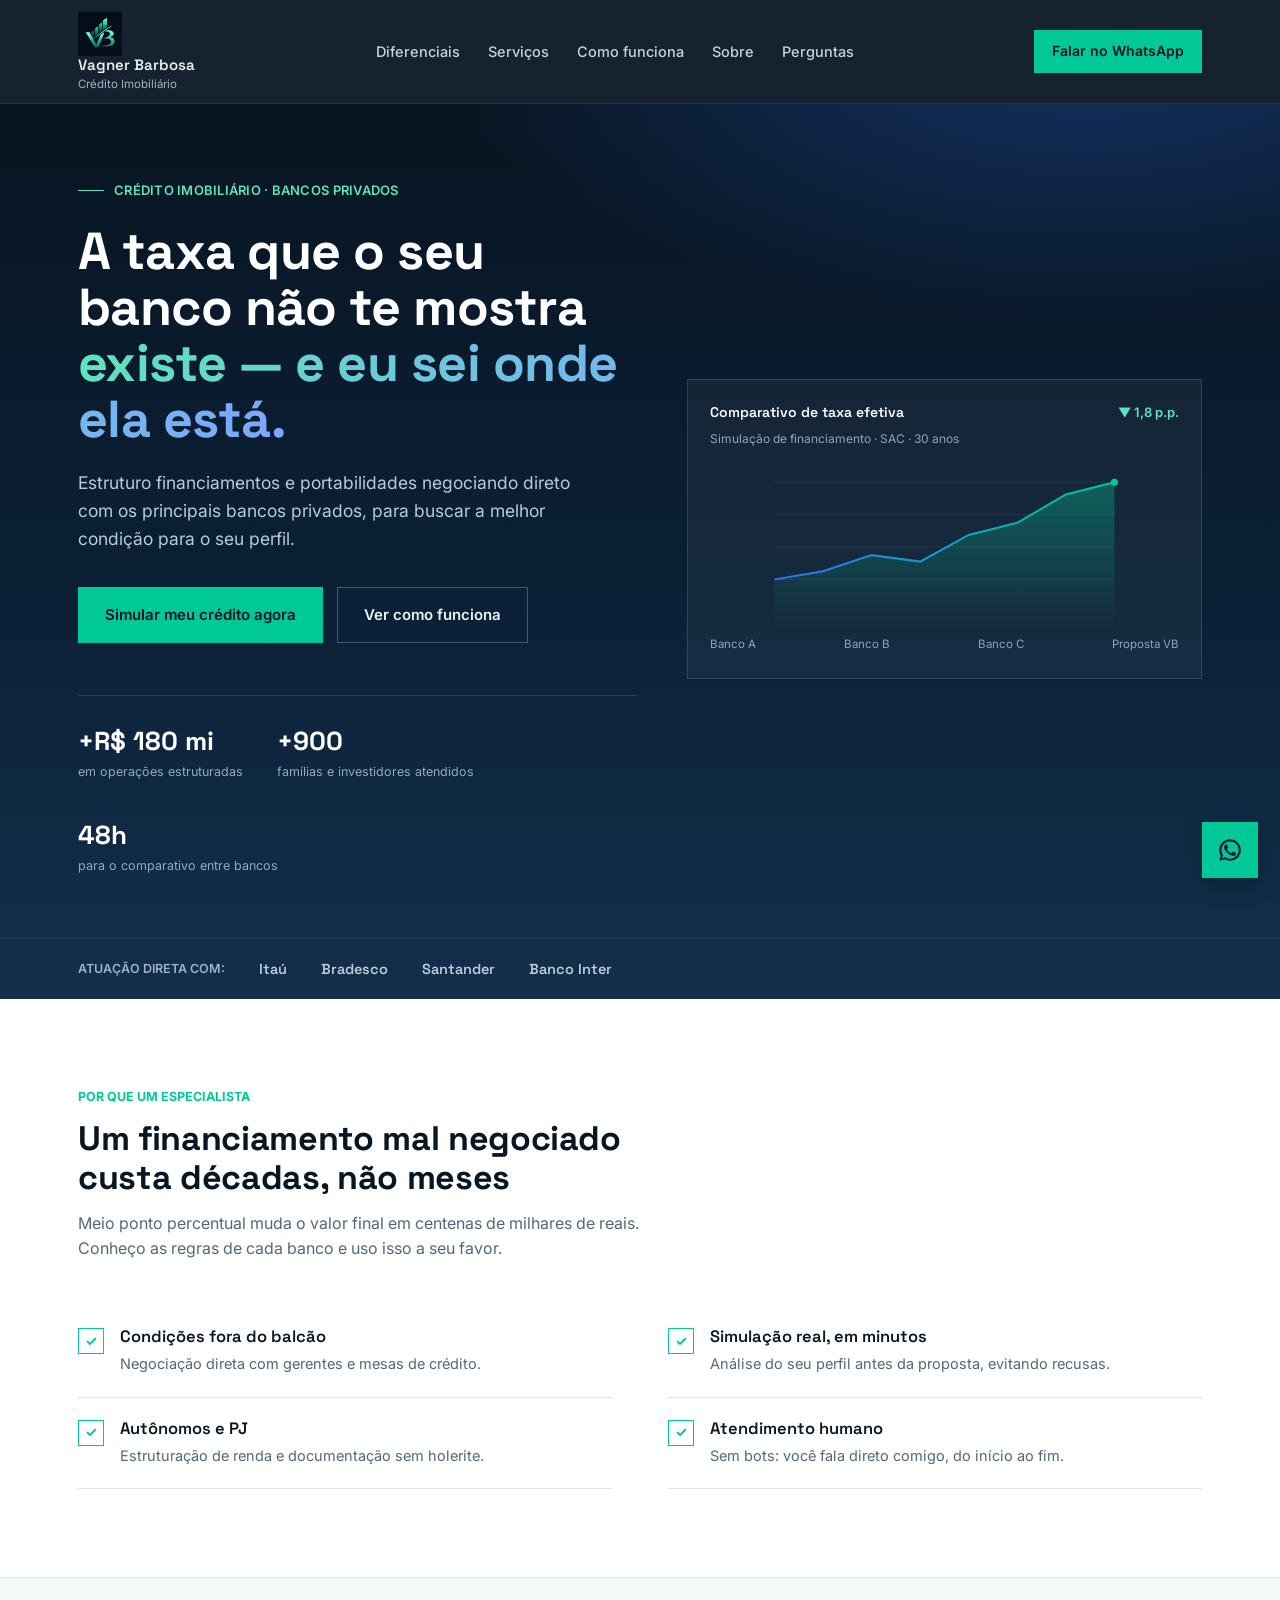
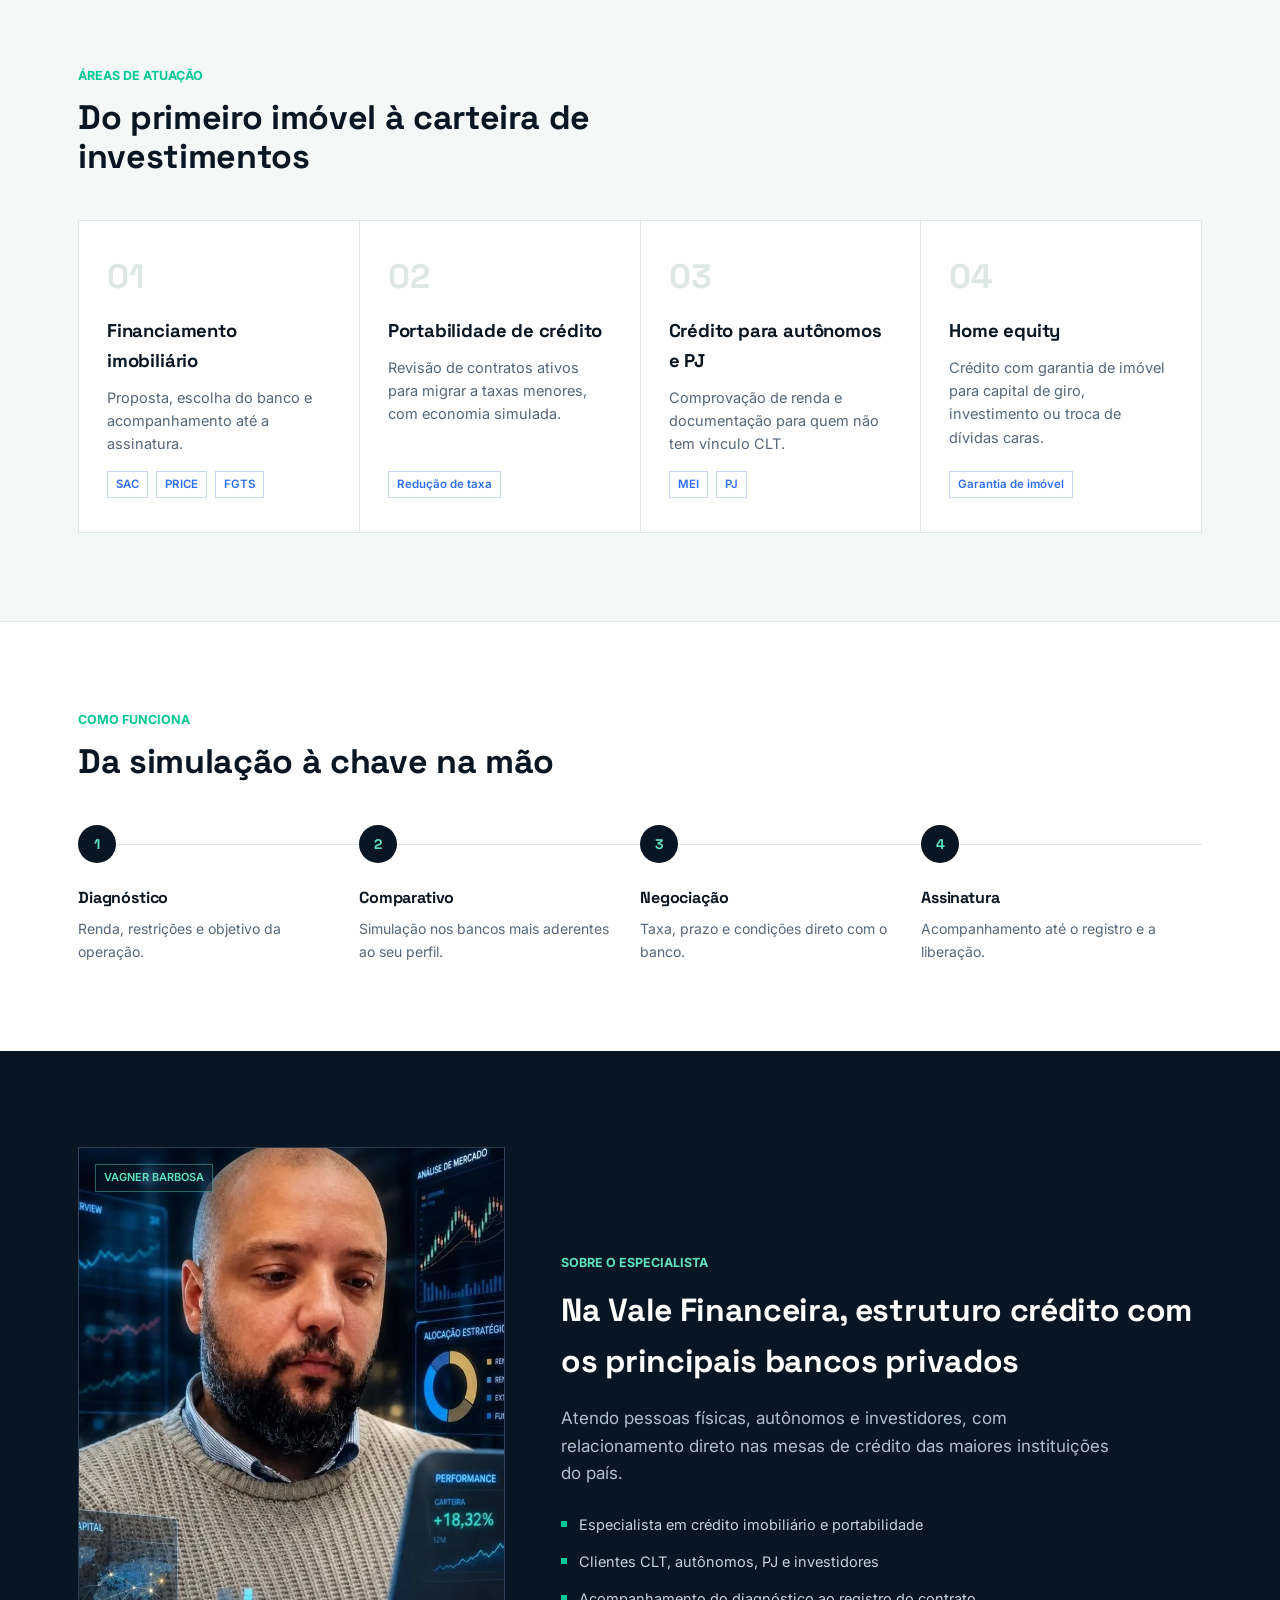
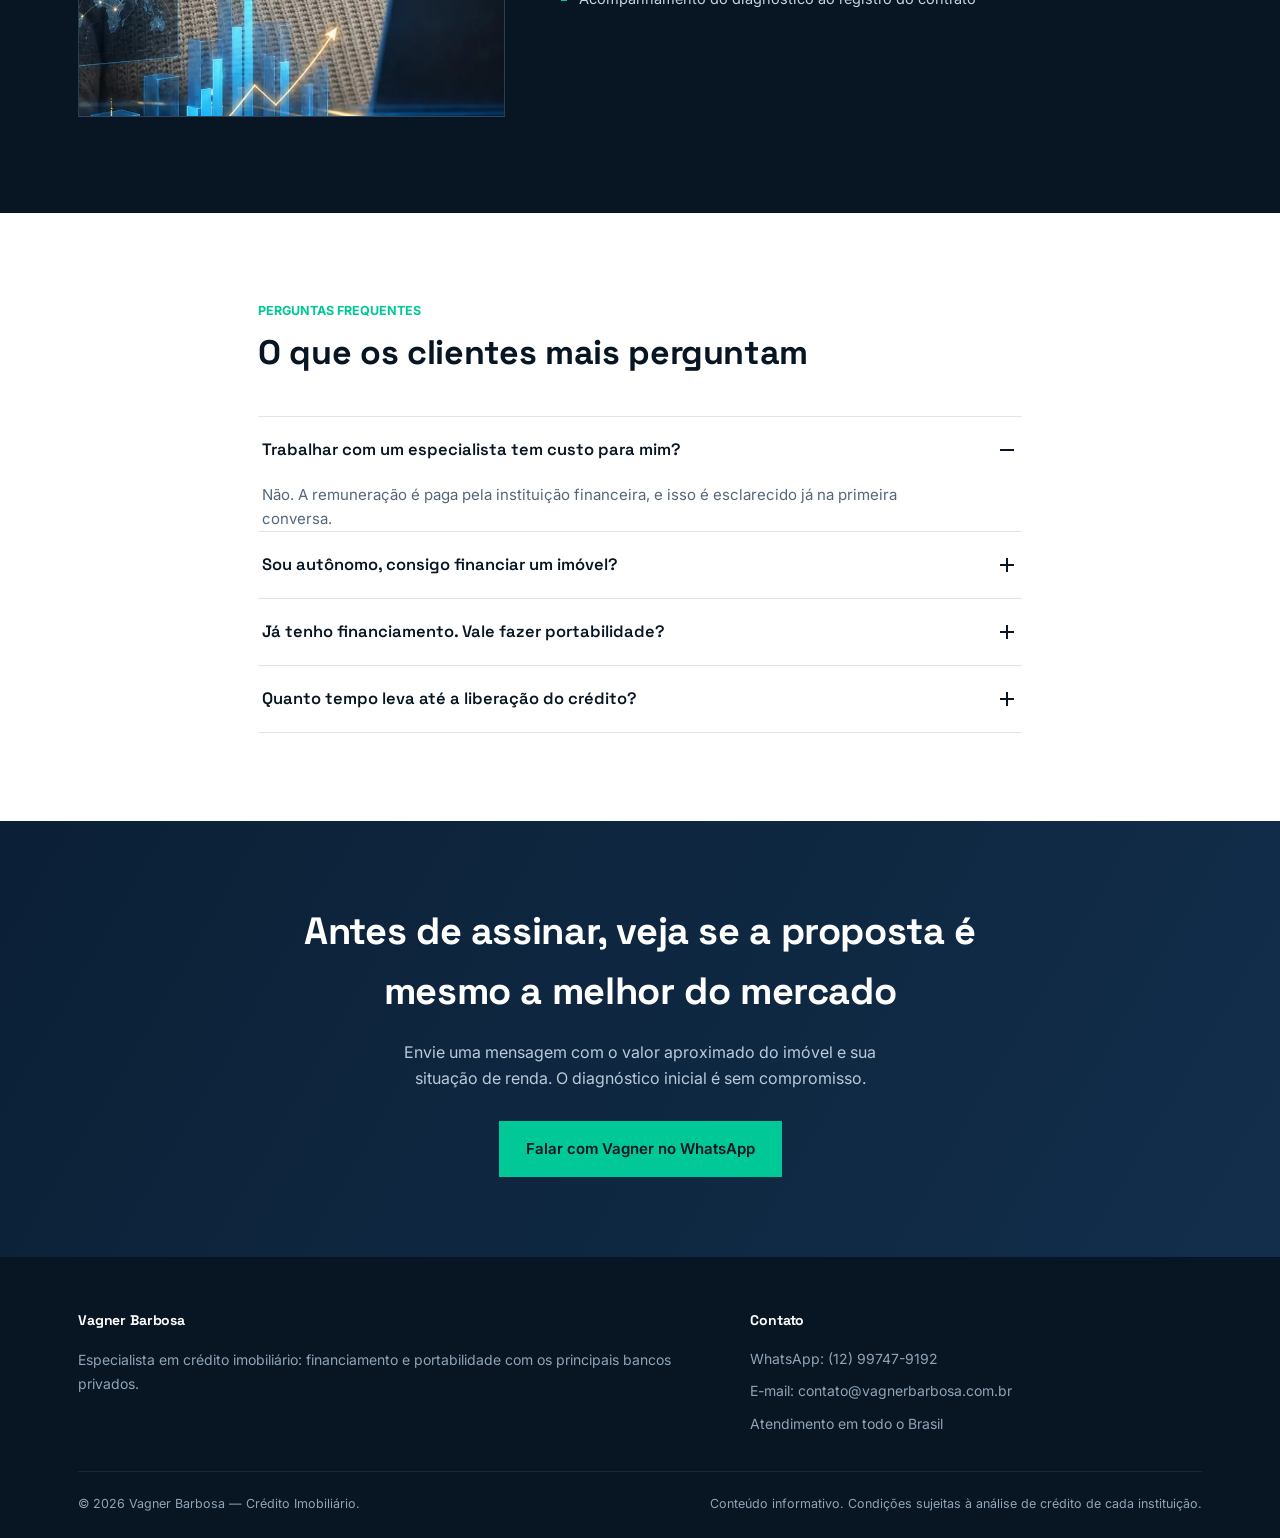
==== commit 6c4021bc: "Update index.html" ====
--- a/index.html
+++ b/index.html
@@ -15,10 +15,10 @@
   <div class="header-inner">
     <div class="brand">
      
-     <a href="#header-inner">
+     <a href="#top">
        <img class="brand-logo" src="./image/vb-brand.png" alt="VB — Vagner Barbosa, Crédito Imobiliário">
-     </a>
       <div class="brand-text">Vagner Barbosa<small>Crédito Imobiliário</small></div>
+       </a>
     </div>
     <nav>
       <a href="#diferenciais">Diferenciais</a>
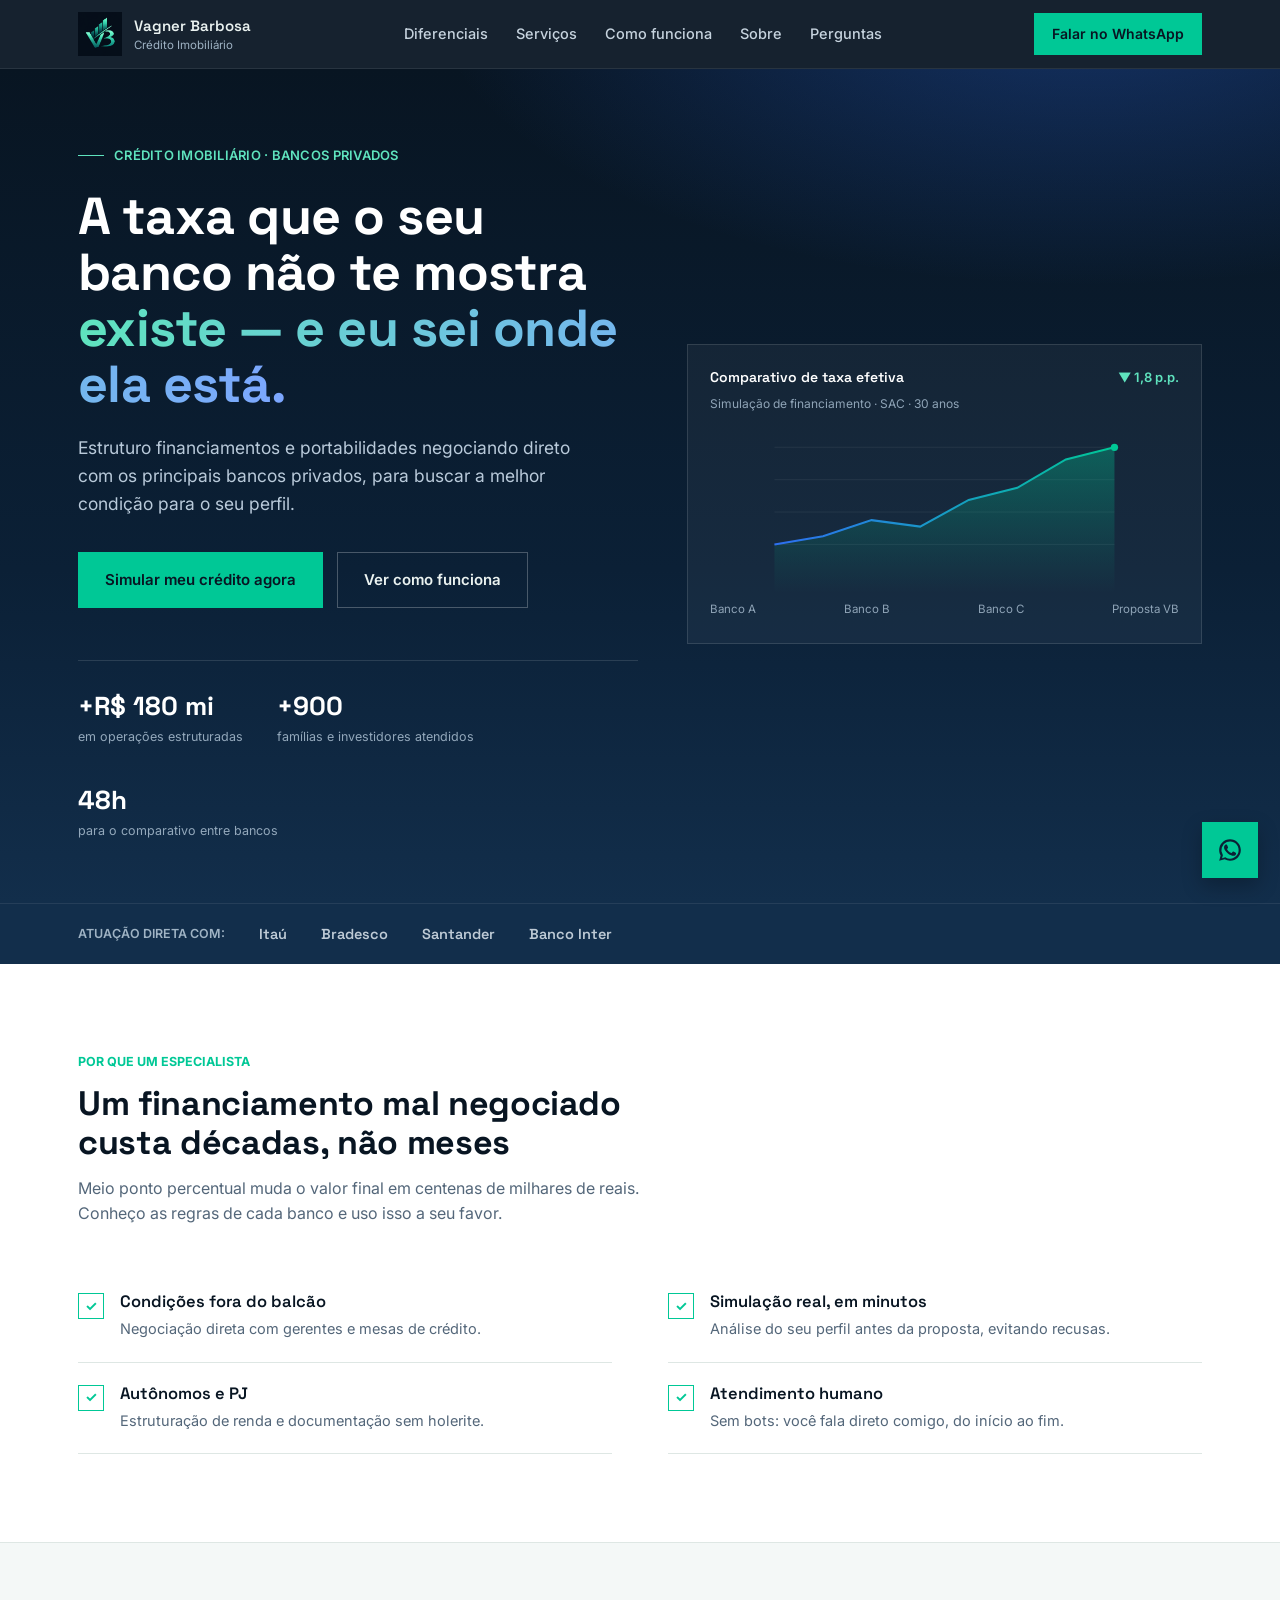
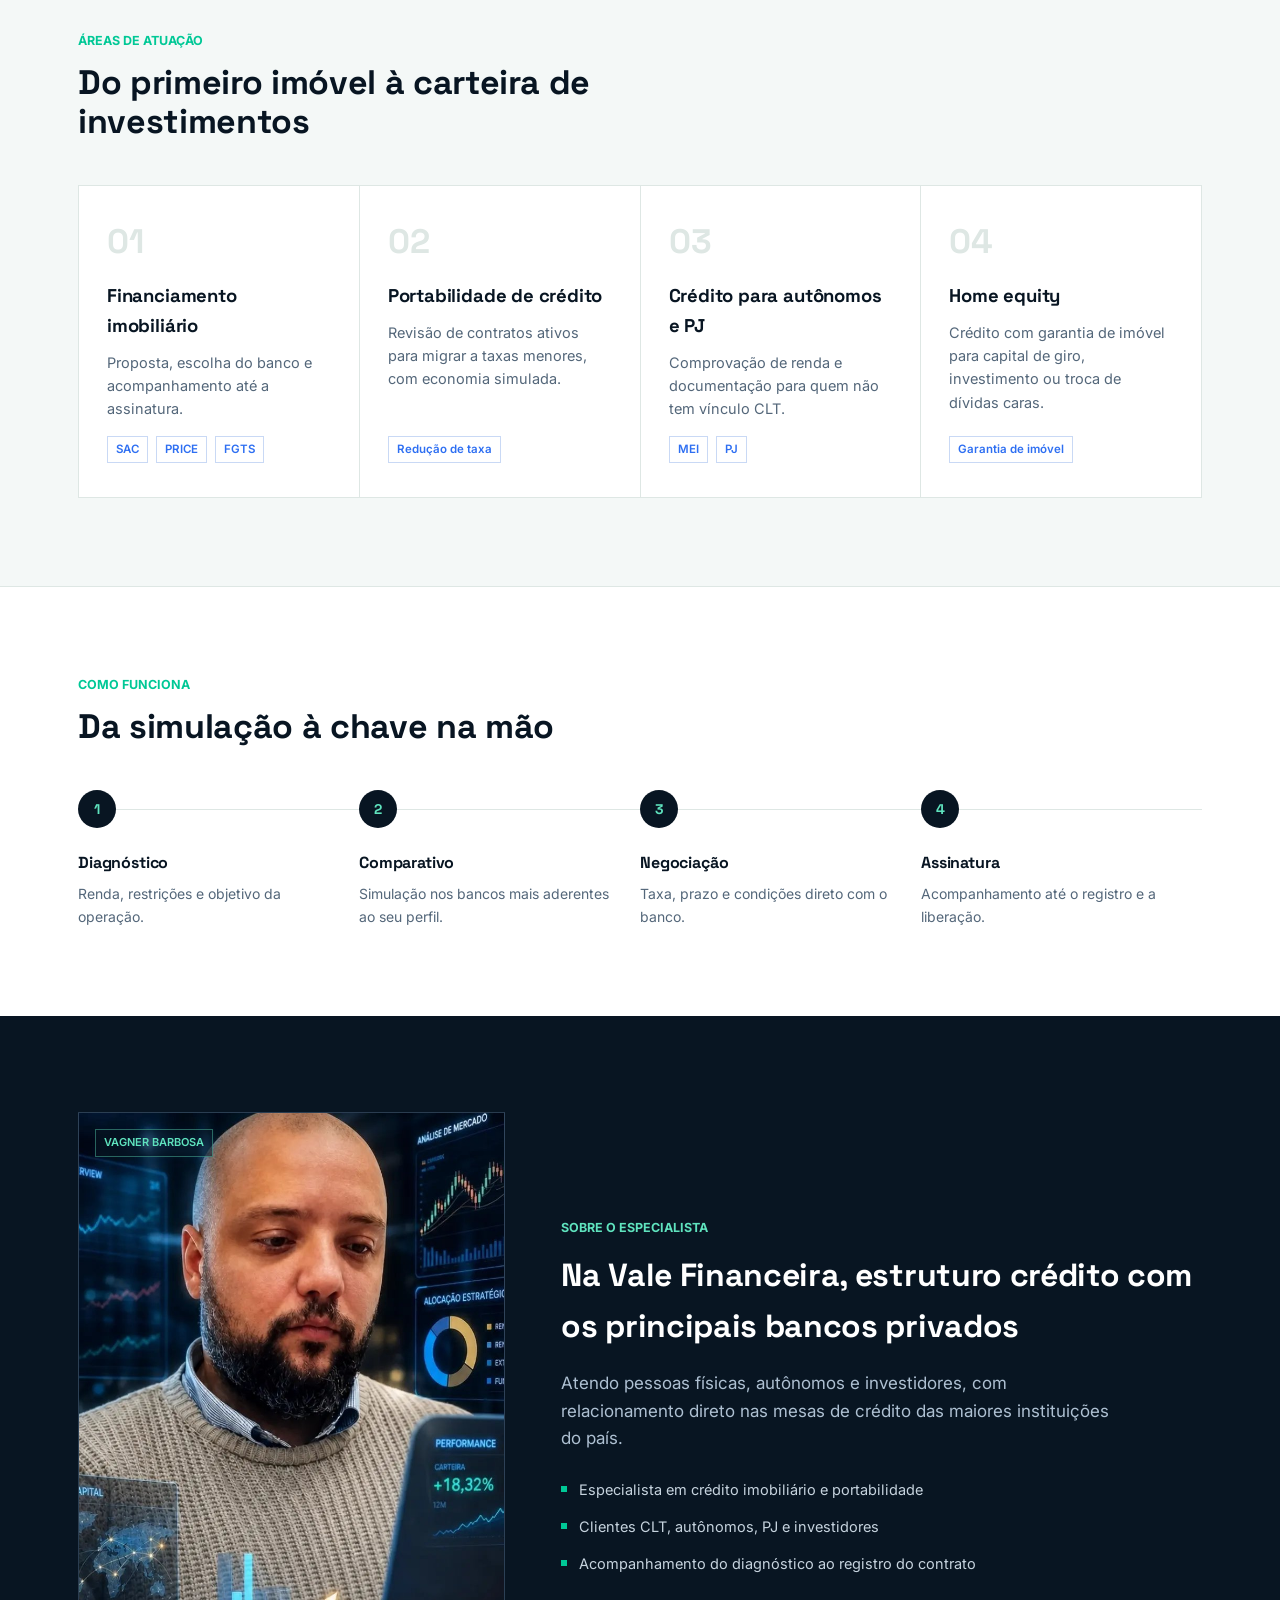
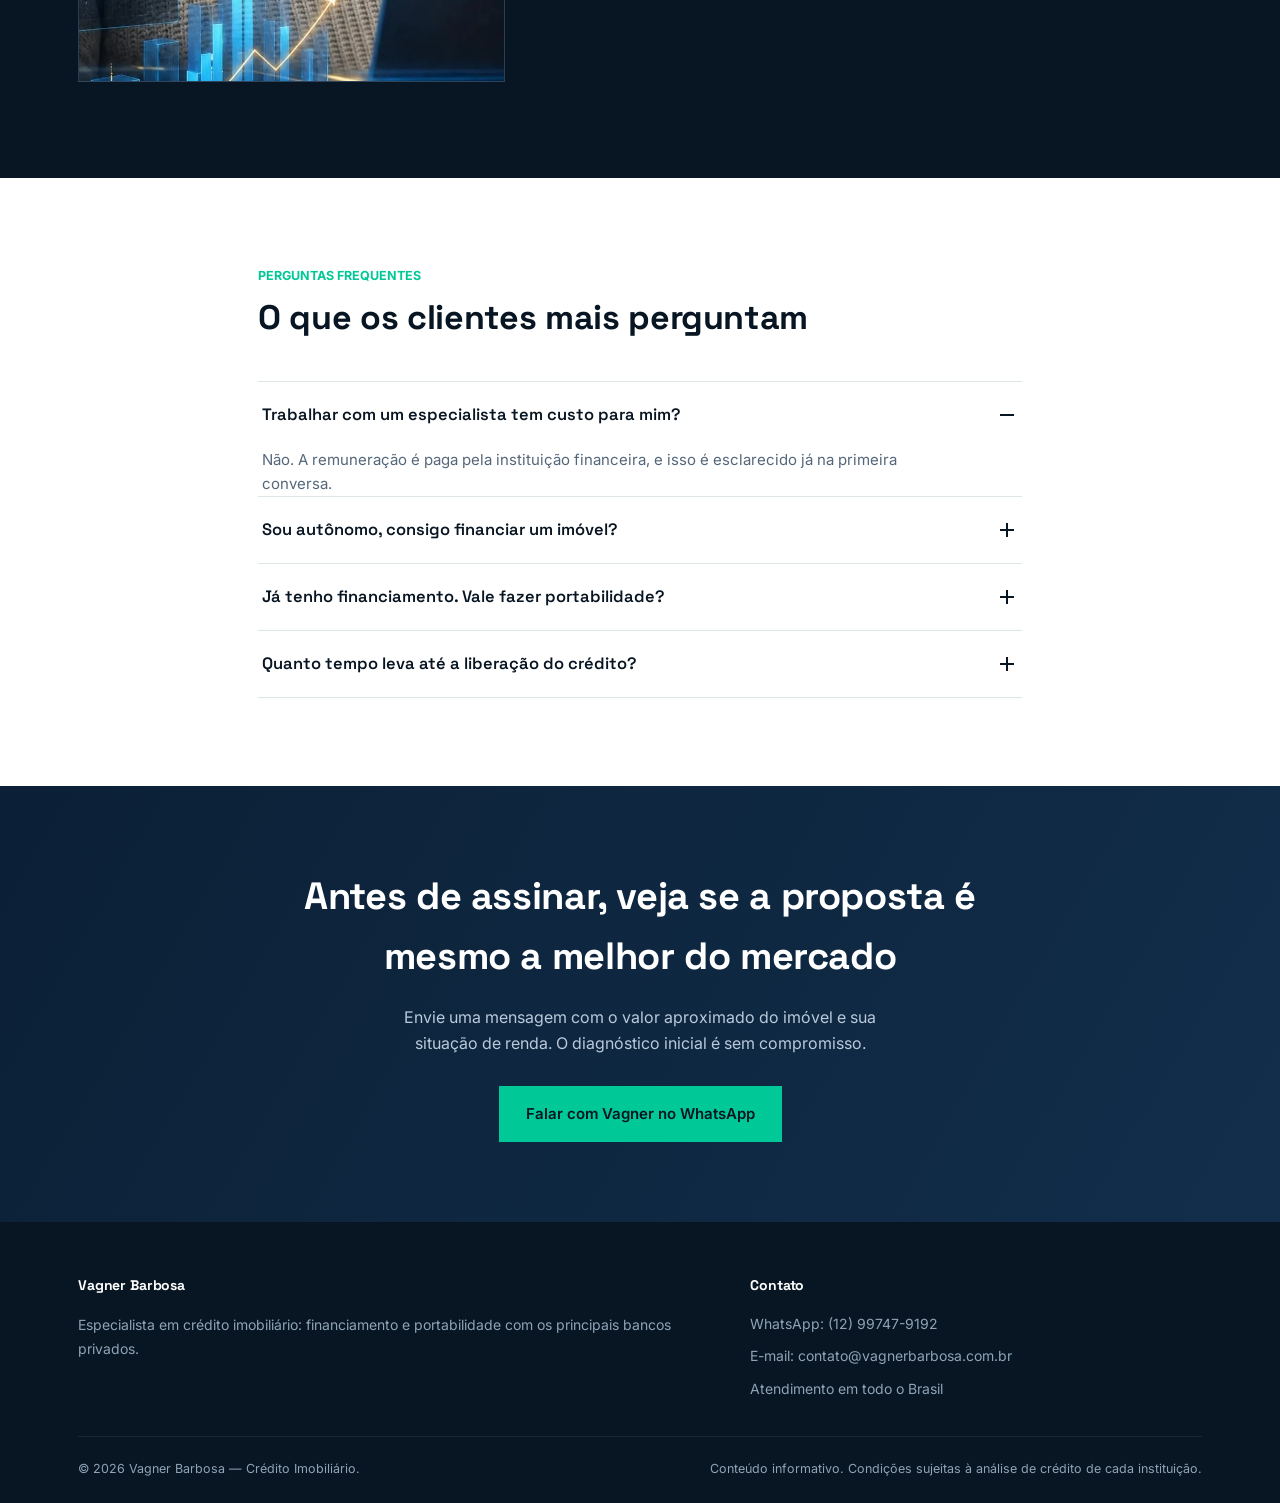
==== commit cc8aafd3: "Update index.html" ====
--- a/index.html
+++ b/index.html
@@ -17,8 +17,9 @@
      
      <a href="#top">
        <img class="brand-logo" src="./image/vb-brand.png" alt="VB — Vagner Barbosa, Crédito Imobiliário">
+       </a>
       <div class="brand-text">Vagner Barbosa<small>Crédito Imobiliário</small></div>
-       </a>
+       
     </div>
     <nav>
       <a href="#diferenciais">Diferenciais</a>
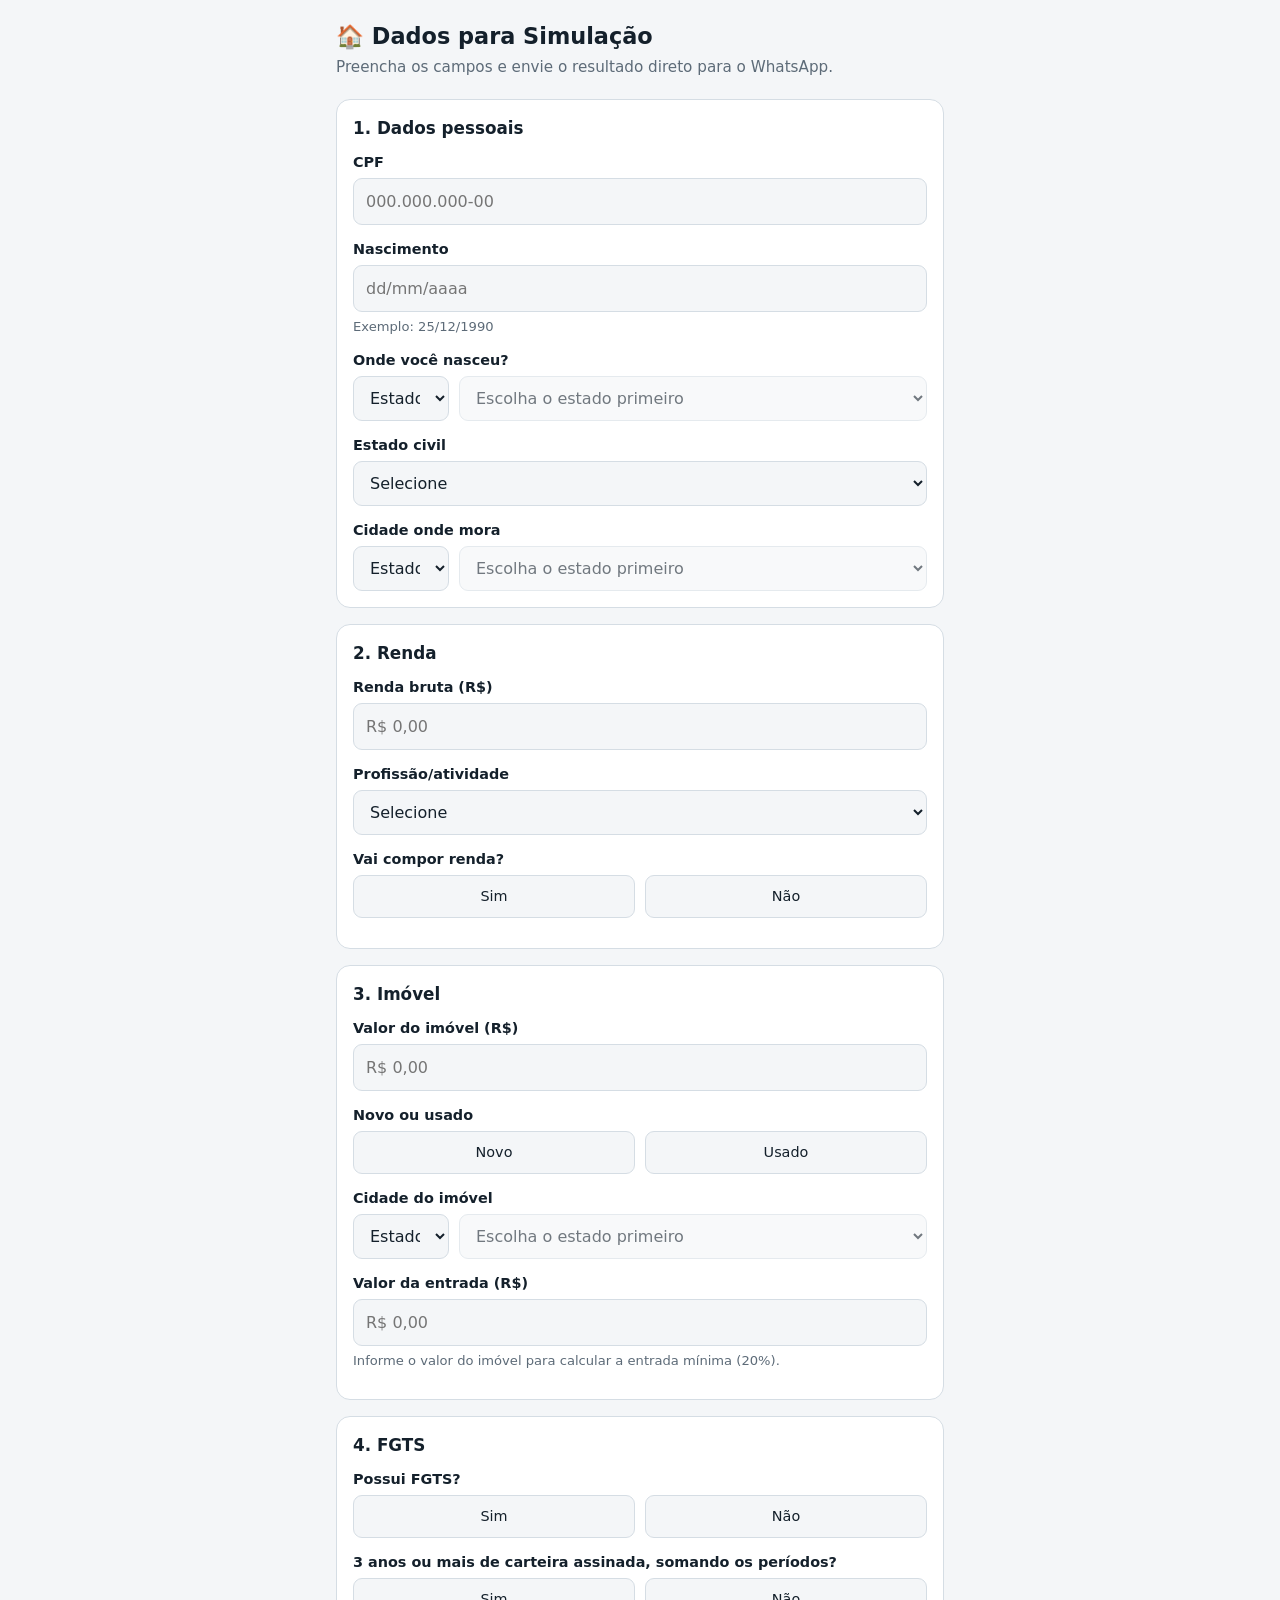
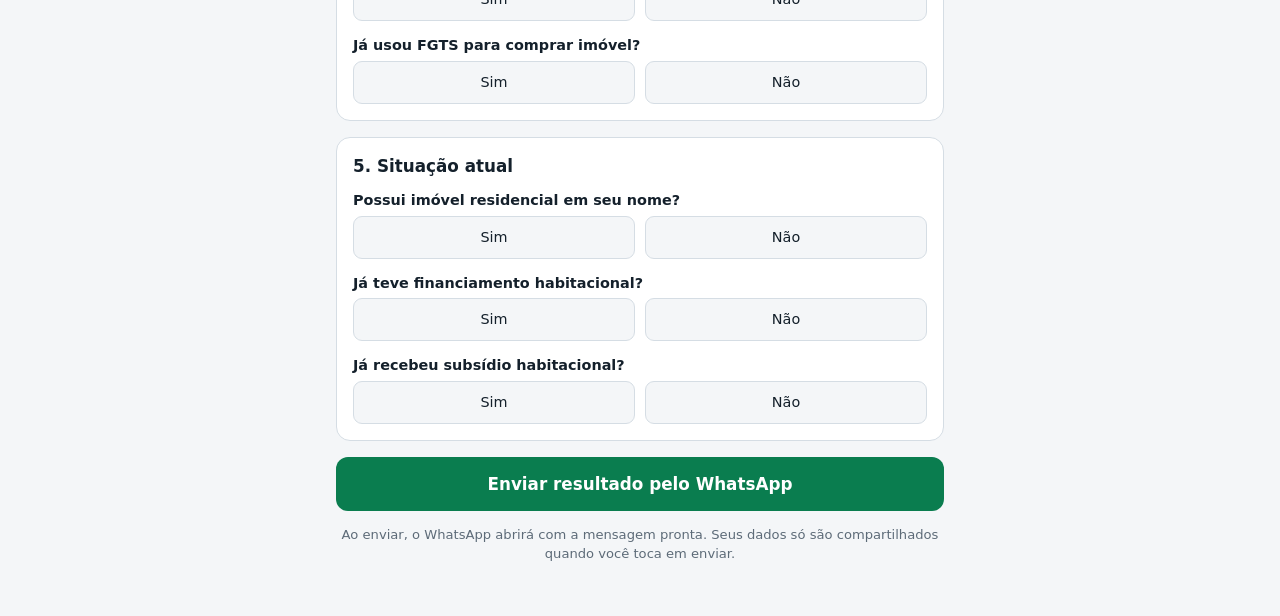
==== commit 0768b15c: "formulario-simulacao" ====
--- a/index.html
+++ b/index.html
@@ -1,249 +1,58 @@
 <!DOCTYPE html>
 <html lang="pt-BR">
 <head>
-<meta charset="UTF-8">
-<meta name="viewport" content="width=device-width, initial-scale=1.0">
-<title>Vagner Barbosa | Especialista em Crédito Imobiliário</title>
-<link rel="preconnect" href="https://fonts.googleapis.com">
-<link href="https://fonts.googleapis.com/css2?family=Space+Grotesk:wght@400;500;600;700&family=Inter:wght@400;500;600;700&display=swap" rel="stylesheet">
-<link rel="stylesheet" href="vagner-landing-styles.css">
-<script src="vagner-landing-script.js" defer></script>
+<meta charset="utf-8">
+<meta name="viewport" content="width=device-width, initial-scale=1, viewport-fit=cover">
+<title>Dados para Simulação de Financiamento</title>
+<link rel="stylesheet" href="style.css">
 </head>
 <body>
+<main>
+<h1>🏠 Dados para Simulação</h1>
+<p class="sub">Preencha os campos e envie o resultado direto para o WhatsApp.</p>
+<div id="form" novalidate>
 
-<header>
-  <div class="header-inner">
-    <div class="brand">
-     
-     <a href="#top">
-       <img class="brand-logo" src="./image/vb-brand.png" alt="VB — Vagner Barbosa, Crédito Imobiliário">
-       </a>
-      <div class="brand-text">Vagner Barbosa<small>Crédito Imobiliário</small></div>
-       
-    </div>
-    <nav>
-      <a href="#diferenciais">Diferenciais</a>
-      <a href="#servicos">Serviços</a>
-      <a href="#processo">Como funciona</a>
-      <a href="#sobre">Sobre</a>
-      <a href="#faq">Perguntas</a>
-    </nav>
-    <a class="header-cta" href="https://wa.me/5512997479192?text=Ol%C3%A1%2C%20quero%20simular%20meu%20cr%C3%A9dito%20imobili%C3%A1rio" target="_blank" rel="noopener">Falar no WhatsApp</a>
-  </div>
-</header>
-
-<section class="hero">
-  <div class="hero-grid">
-    <div>
-      <div class="eyebrow-line reveal">CRÉDITO IMOBILIÁRIO · BANCOS PRIVADOS</div>
-      <h1 class="reveal">A taxa que o seu banco não te mostra <em>existe — e eu sei onde ela está.</em></h1>
-      <p class="lede reveal">Estruturo financiamentos e portabilidades negociando direto com os principais bancos privados, para buscar a melhor condição para o seu perfil.</p>
-      <div class="hero-ctas reveal">
-        <a class="btn-primary" href="https://wa.me/5512997479192?text=Ol%C3%A1%2C%20quero%20simular%20meu%20cr%C3%A9dito%20imobili%C3%A1rio" target="_blank" rel="noopener">Simular meu crédito agora</a>
-        <a class="btn-ghost" href="#servicos">Ver como funciona</a>
-      </div>
-      <div class="hero-stats reveal">
-        <div><b>+R$ 180 mi</b><span>em operações estruturadas</span></div>
-        <div><b>+900</b><span>famílias e investidores atendidos</span></div>
-        <div><b>48h</b><span>para o comparativo entre bancos</span></div>
-      </div>
-    </div>
-    <div class="chart-card reveal">
-      <div class="chart-card-head"><b>Comparativo de taxa efetiva</b><span>▼ 1,8 p.p.</span></div>
-      <div class="chart-sub">Simulação de financiamento · SAC · 30 anos</div>
-      <svg viewBox="0 0 420 210" width="100%" height="170" xmlns="http://www.w3.org/2000/svg">
-        <defs>
-          <linearGradient id="lineFill" x1="0" y1="0" x2="0" y2="1">
-            <stop offset="0%" stop-color="#00C896" stop-opacity="0.35"/>
-            <stop offset="100%" stop-color="#00C896" stop-opacity="0"/>
-          </linearGradient>
-          <linearGradient id="lineStroke" x1="0" y1="0" x2="1" y2="0">
-            <stop offset="0%" stop-color="#2E6FF2"/>
-            <stop offset="100%" stop-color="#00C896"/>
-          </linearGradient>
-        </defs>
-        <g stroke="rgba(255,255,255,0.08)">
-          <line x1="0" y1="30" x2="420" y2="30"/><line x1="0" y1="70" x2="420" y2="70"/>
-          <line x1="0" y1="110" x2="420" y2="110"/><line x1="0" y1="150" x2="420" y2="150"/>
-        </g>
-        <path d="M0,150 L60,140 L120,120 L180,128 L240,95 L300,80 L360,45 L420,30 L420,210 L0,210 Z" fill="url(#lineFill)"/>
-        <path d="M0,150 L60,140 L120,120 L180,128 L240,95 L300,80 L360,45 L420,30" fill="none" stroke="url(#lineStroke)" stroke-width="2.5"/>
-        <circle cx="420" cy="30" r="4.5" fill="#00C896"/>
-      </svg>
-      <div class="chart-labels"><span>Banco A</span><span>Banco B</span><span>Banco C</span><span>Proposta VB</span></div>
-    </div>
-  </div>
+<section><h2>1. Dados pessoais</h2>
+<div class="f"><label for="cpf">CPF</label><input id="cpf" type="text" inputmode="numeric" maxlength="14" placeholder="000.000.000-00" autocomplete="off"><p class="er" id="cpfErr"></p></div>
+<div class="f"><label for="nasc">Nascimento</label><input id="nasc" type="text" inputmode="numeric" maxlength="10" placeholder="dd/mm/aaaa" autocomplete="bday"><p class="hint">Exemplo: 25/12/1990</p><p class="er" id="nascErr"></p></div>
+<div class="f"><span class="lb">Onde você nasceu?</span><div class="geo" id="nat"></div></div>
+<div class="f"><label for="civil">Estado civil</label><select id="civil"><option value="">Selecione</option><option>Solteiro(a)</option><option>Casado(a)</option><option>União estável</option><option>Divorciado(a)</option><option>Separado(a)</option><option>Viúvo(a)</option></select></div>
+<div class="f"><span class="lb">Cidade onde mora</span><div class="geo" id="mora"></div></div>
 </section>
 
-<div class="bank-strip">
-  <div class="wrap">
-    <span class="label">ATUAÇÃO DIRETA COM:</span>
-    <span class="bank-chip">Itaú</span>
-    <span class="bank-chip">Bradesco</span>
-    <span class="bank-chip">Santander</span>
-    <span class="bank-chip">Banco Inter</span>
-  </div>
-</div>
-
-<section class="diff-section" id="diferenciais">
-  <div class="wrap">
-    <div class="section-head reveal">
-      <span class="kicker">POR QUE UM ESPECIALISTA</span>
-      <h2>Um financiamento mal negociado custa décadas, não meses</h2>
-      <p>Meio ponto percentual muda o valor final em centenas de milhares de reais. Conheço as regras de cada banco e uso isso a seu favor.</p>
-    </div>
-    <ul class="checklist">
-      <li class="reveal reveal-stagger" style="--i:0">
-        <span class="check-ico">✓</span>
-        <div><strong>Condições fora do balcão</strong><span>Negociação direta com gerentes e mesas de crédito.</span></div>
-      </li>
-      <li class="reveal reveal-stagger" style="--i:1">
-        <span class="check-ico">✓</span>
-        <div><strong>Simulação real, em minutos</strong><span>Análise do seu perfil antes da proposta, evitando recusas.</span></div>
-      </li>
-      <li class="reveal reveal-stagger" style="--i:2">
-        <span class="check-ico">✓</span>
-        <div><strong>Autônomos e PJ</strong><span>Estruturação de renda e documentação sem holerite.</span></div>
-      </li>
-      <li class="reveal reveal-stagger" style="--i:3">
-        <span class="check-ico">✓</span>
-        <div><strong>Atendimento humano</strong><span>Sem bots: você fala direto comigo, do início ao fim.</span></div>
-      </li>
-    </ul>
-  </div>
+<section><h2>2. Renda</h2>
+<div class="f"><label for="renda">Renda bruta (R$)</label><input id="renda" class="m" type="text" inputmode="numeric" placeholder="R$ 0,00"></div>
+<div class="f"><label for="prof">Profissão/atividade</label><select id="prof"></select></div>
+<div class="f hide" id="boxProf"><label for="profOutra">Qual é a sua profissão?</label><input id="profOutra" type="text" placeholder="Digite sua profissão"></div>
+<div class="f"><span class="lb">Vai compor renda?</span><div class="yn" data-n="compor"></div></div>
+<div class="f hide" id="boxOutra"><label for="outra">Renda da outra pessoa (R$)</label><input id="outra" class="m" type="text" inputmode="numeric" placeholder="R$ 0,00"></div>
 </section>
 
-<section class="services" id="servicos">
-  <div class="wrap">
-    <div class="section-head reveal">
-      <span class="kicker">ÁREAS DE ATUAÇÃO</span>
-      <h2>Do primeiro imóvel à carteira de investimentos</h2>
-    </div>
-    <div class="services-grid">
-      <div class="service-card reveal reveal-stagger" style="--i:0">
-        <div class="service-num">01</div>
-        <h3>Financiamento imobiliário</h3>
-        <p>Proposta, escolha do banco e acompanhamento até a assinatura.</p>
-        <div class="tags"><span>SAC</span><span>PRICE</span><span>FGTS</span></div>
-      </div>
-      <div class="service-card reveal reveal-stagger" style="--i:1">
-        <div class="service-num">02</div>
-        <h3>Portabilidade de crédito</h3>
-        <p>Revisão de contratos ativos para migrar a taxas menores, com economia simulada.</p>
-        <div class="tags"><span>Redução de taxa</span></div>
-      </div>
-      <div class="service-card reveal reveal-stagger" style="--i:2">
-        <div class="service-num">03</div>
-        <h3>Crédito para autônomos e PJ</h3>
-        <p>Comprovação de renda e documentação para quem não tem vínculo CLT.</p>
-        <div class="tags"><span>MEI</span><span>PJ</span></div>
-      </div>
-      <div class="service-card reveal reveal-stagger" style="--i:3">
-        <div class="service-num">04</div>
-        <h3>Home equity</h3>
-        <p>Crédito com garantia de imóvel para capital de giro, investimento ou troca de dívidas caras.</p>
-        <div class="tags"><span>Garantia de imóvel</span></div>
-      </div>
-    </div>
-  </div>
+<section><h2>3. Imóvel</h2>
+<div class="f"><label for="valor">Valor do imóvel (R$)</label><input id="valor" class="m" type="text" inputmode="numeric" placeholder="R$ 0,00"></div>
+<div class="f"><span class="lb">Novo ou usado</span><div class="yn" data-n="condicao" data-o="Novo,Usado"></div></div>
+<div class="f"><span class="lb">Cidade do imóvel</span><div class="geo" id="imv"></div></div>
+<div class="f"><label for="entrada">Valor da entrada (R$)</label><input id="entrada" class="m" type="text" inputmode="numeric" placeholder="R$ 0,00"><p class="hint" id="minEnt">Informe o valor do imóvel para calcular a entrada mínima (20%).</p><p class="er" id="entErr"></p></div>
 </section>
 
-<section class="process" id="processo">
-  <div class="wrap">
-    <div class="section-head reveal">
-      <span class="kicker">COMO FUNCIONA</span>
-      <h2>Da simulação à chave na mão</h2>
-    </div>
-    <div class="process-list">
-      <div class="process-step reveal reveal-stagger" style="--i:0"><div class="dot">1</div><h4>Diagnóstico</h4><p>Renda, restrições e objetivo da operação.</p></div>
-      <div class="process-step reveal reveal-stagger" style="--i:1"><div class="dot">2</div><h4>Comparativo</h4><p>Simulação nos bancos mais aderentes ao seu perfil.</p></div>
-      <div class="process-step reveal reveal-stagger" style="--i:2"><div class="dot">3</div><h4>Negociação</h4><p>Taxa, prazo e condições direto com o banco.</p></div>
-      <div class="process-step reveal reveal-stagger" style="--i:3"><div class="dot">4</div><h4>Assinatura</h4><p>Acompanhamento até o registro e a liberação.</p></div>
-    </div>
-  </div>
+<section><h2>4. FGTS</h2>
+<div class="f"><span class="lb">Possui FGTS?</span><div class="yn" data-n="fgts"></div></div>
+<div class="f hide" id="boxSaldo"><label for="saldo">Saldo aproximado (R$)</label><input id="saldo" class="m" type="text" inputmode="numeric" placeholder="R$ 0,00"></div>
+<div class="f"><span class="lb">3 anos ou mais de carteira assinada, somando os períodos?</span><div class="yn" data-n="tres"></div></div>
+<div class="f"><span class="lb">Já usou FGTS para comprar imóvel?</span><div class="yn" data-n="usou"></div></div>
 </section>
 
-<section class="about" id="sobre">
-  <div class="wrap about-grid">
-    <div class="about-photo reveal">
-      <span class="frame-tag">VAGNER BARBOSA</span>
-      <img src="./image/vag-fin.jpg" alt="Foto de Vagner Barbosa" onerror="this.parentElement.classList.add('no-photo')">
-      <div class="placeholder"><div class="plus-ico">+</div><span>Adicione a foto em image/vag-fin.jpg</span></div>
-    </div>
-    <div class="reveal">
-      <span class="kicker kicker-light">SOBRE O ESPECIALISTA</span>
-      <h2>Na Vale Financeira, estruturo crédito com os principais bancos privados</h2>
-      <p class="lede">Atendo pessoas físicas, autônomos e investidores, com relacionamento direto nas mesas de crédito das maiores instituições do país.</p>
-      <ul class="about-credentials">
-        <li>Especialista em crédito imobiliário e portabilidade</li>
-        <li>Clientes CLT, autônomos, PJ e investidores</li>
-        <li>Acompanhamento do diagnóstico ao registro do contrato</li>
-      </ul>
-    </div>
-  </div>
+<section><h2>5. Situação atual</h2>
+<div class="f"><span class="lb">Possui imóvel residencial em seu nome?</span><div class="yn" data-n="possui"></div></div>
+<div class="f"><span class="lb">Já teve financiamento habitacional?</span><div class="yn" data-n="teve"></div></div>
+<div class="f"><span class="lb">Já recebeu subsídio habitacional?</span><div class="yn" data-n="subs"></div></div>
 </section>
 
-<section class="faq" id="faq">
-  <div class="wrap faq-wrap">
-    <div class="section-head reveal">
-      <span class="kicker">PERGUNTAS FREQUENTES</span>
-      <h2>O que os clientes mais perguntam</h2>
-    </div>
-    <div class="faq-list">
-      <div class="faq-item open reveal reveal-stagger" style="--i:0">
-        <button class="faq-q"><span>Trabalhar com um especialista tem custo para mim?</span><span class="plus"></span></button>
-        <div class="faq-a"><p>Não. A remuneração é paga pela instituição financeira, e isso é esclarecido já na primeira conversa.</p></div>
-      </div>
-      <div class="faq-item reveal reveal-stagger" style="--i:1">
-        <button class="faq-q"><span>Sou autônomo, consigo financiar um imóvel?</span><span class="plus"></span></button>
-        <div class="faq-a"><p>Sim. Boa parte do trabalho é organizar a comprovação de renda de autônomos e PJ para a proposta ser aceita nas melhores condições.</p></div>
-      </div>
-      <div class="faq-item reveal reveal-stagger" style="--i:2">
-        <button class="faq-q"><span>Já tenho financiamento. Vale fazer portabilidade?</span><span class="plus"></span></button>
-        <div class="faq-a"><p>Depende da taxa atual, do saldo devedor e do prazo restante. Uma simulação comparativa mostra a economia real antes de qualquer decisão.</p></div>
-      </div>
-      <div class="faq-item reveal reveal-stagger" style="--i:3">
-        <button class="faq-q"><span>Quanto tempo leva até a liberação do crédito?</span><span class="plus"></span></button>
-        <div class="faq-a"><p>Varia por banco e documentação, mas o comparativo inicial costuma ficar pronto em até 48 horas.</p></div>
-      </div>
-    </div>
-  </div>
-</section>
-
-<section class="final-cta">
-  <div class="wrap">
-    <h2 class="reveal">Antes de assinar, veja se a proposta é mesmo a melhor do mercado</h2>
-    <p class="reveal">Envie uma mensagem com o valor aproximado do imóvel e sua situação de renda. O diagnóstico inicial é sem compromisso.</p>
-    <a class="btn-primary reveal" href="https://wa.me/5512997479192?text=Ol%C3%A1%2C%20quero%20simular%20meu%20cr%C3%A9dito%20imobili%C3%A1rio" target="_blank" rel="noopener">Falar com Vagner no WhatsApp</a>
-  </div>
-</section>
-
-<footer>
-  <div class="wrap">
-    <div class="footer-grid">
-      <div>
-        <h4>Vagner Barbosa</h4>
-        <p>Especialista em crédito imobiliário: financiamento e portabilidade com os principais bancos privados.</p>
-      </div>
-      <div>
-        <h4>Contato</h4>
-        <ul>
-          <li>WhatsApp: (12) 99747-9192</li>
-          <li>E-mail: contato@vagnerbarbosa.com.br</li>
-          <li>Atendimento em todo o Brasil</li>
-        </ul>
-      </div>
-    </div>
-    <div class="footer-bottom">
-      <span>© 2026 Vagner Barbosa — Crédito Imobiliário.</span>
-      <span>Conteúdo informativo. Condições sujeitas à análise de crédito de cada instituição.</span>
-    </div>
-  </div>
-</footer>
-
-<a class="float-wpp" href="https://wa.me/5512997479192?text=Ol%C3%A1%2C%20quero%20simular%20meu%20cr%C3%A9dito%20imobili%C3%A1rio" target="_blank" rel="noopener" aria-label="Falar no WhatsApp">
-  <svg width="26" height="26" viewBox="0 0 24 24" fill="none"><path d="M12 2C6.48 2 2 6.48 2 12c0 1.86.5 3.6 1.38 5.1L2 22l5.05-1.35A9.94 9.94 0 0 0 12 22c5.52 0 10-4.48 10-10S17.52 2 12 2Zm0 18a7.9 7.9 0 0 1-4.03-1.1l-.29-.17-3 .8.8-2.92-.19-.3A7.95 7.95 0 1 1 12 20Z" fill="#0B2036"/><path d="M17 14.3c-.27-.14-1.6-.79-1.85-.88-.25-.09-.43-.14-.61.14-.18.27-.7.88-.86 1.06-.16.18-.32.2-.59.07-.27-.14-1.15-.42-2.19-1.35-.81-.72-1.36-1.61-1.52-1.88-.16-.27-.02-.42.12-.55.12-.12.27-.32.4-.48.14-.16.18-.27.27-.45.09-.18.05-.34-.02-.48-.07-.14-.61-1.47-.84-2.01-.22-.53-.44-.46-.61-.47h-.52c-.18 0-.48.07-.73.34-.25.27-.96.94-.96 2.29 0 1.35.98 2.66 1.12 2.84.14.18 1.93 2.95 4.68 4.14.65.28 1.16.45 1.56.58.66.21 1.25.18 1.72.11.53-.08 1.6-.65 1.83-1.28.23-.63.23-1.17.16-1.28-.07-.11-.25-.18-.52-.32Z" fill="#0B2036"/></svg>
-</a>
-
+<button type="button" id="enviar">Enviar resultado pelo WhatsApp</button>
+<p class="er center" id="geral"></p>
+<p class="note">Ao enviar, o WhatsApp abrirá com a mensagem pronta. Seus dados só são compartilhados quando você toca em enviar.</p>
+</div>
+</main>
+<script src="script.js"></script>
 </body>
 </html>
--- a/style.css
+++ b/style.css
@@ -0,0 +1,33 @@
+:root{box-sizing:border-box;padding-top:env(safe-area-inset-top,0px);padding-bottom:env(safe-area-inset-bottom,0px);
+--bg:#f4f6f8;--card:#fff;--tx:#14202b;--mut:#5d6b78;--bd:#d5dde4;--pr:#0a7d4f;--prt:#fff;--err:#c0392b}
+@media (prefers-color-scheme:dark){:root:not([data-theme="light"]){--bg:#10171d;--card:#18222b;--tx:#e8eef3;--mut:#9aa8b4;--bd:#2d3b47;--pr:#2fbf83;--prt:#04130c;--err:#ff7b6b}}
+:root[data-theme="dark"]{--bg:#10171d;--card:#18222b;--tx:#e8eef3;--mut:#9aa8b4;--bd:#2d3b47;--pr:#2fbf83;--prt:#04130c;--err:#ff7b6b}
+html{scroll-padding-top:env(safe-area-inset-top,0px)}
+*,*:before,*:after{box-sizing:inherit}
+body{margin:0;background:var(--bg);color:var(--tx);font-family:system-ui,-apple-system,"Segoe UI",Roboto,sans-serif;line-height:1.45}
+main{max-width:640px;margin:0 auto;padding:20px 16px 40px}
+h1{font-size:1.4rem;margin:0 0 4px}
+.sub{color:var(--mut);margin:0 0 20px;font-size:.95rem}
+section{background:var(--card);border:1px solid var(--bd);border-radius:14px;padding:16px;margin-bottom:16px}
+h2{font-size:1.05rem;margin:0 0 12px}
+.f{margin-bottom:14px}
+.f:last-child{margin-bottom:0}
+label,.lb{display:block;font-size:.9rem;font-weight:600;margin-bottom:5px}
+input[type=text],input[type=date],select{width:100%;padding:11px 12px;font:inherit;color:var(--tx);background:var(--bg);border:1px solid var(--bd);border-radius:9px}
+input:focus,select:focus{outline:2px solid var(--pr);outline-offset:1px}
+.geo{display:grid;grid-template-columns:96px minmax(0,1fr);gap:10px}
+.geo input,.geo p{grid-column:1/-1}.geo p{margin:0}
+.geo select:disabled{opacity:.6}
+.yn{display:flex;gap:10px}
+.yn label{flex:1;margin:0;font-weight:500;border:1px solid var(--bd);border-radius:9px;padding:10px;text-align:center;cursor:pointer;background:var(--bg)}
+.yn input{position:absolute;opacity:0;pointer-events:none}
+.yn label:has(input:checked){background:var(--pr);color:var(--prt);border-color:var(--pr);font-weight:700}
+.yn label:has(input:focus-visible){outline:2px solid var(--pr);outline-offset:2px}
+.hide{display:none!important}
+.center{text-align:center}
+.hint{color:var(--mut);font-size:.82rem;margin:5px 0 0}
+.er{color:var(--err);font-size:.82rem;margin-top:4px;min-height:0}
+.bad{border-color:var(--err)!important}
+.geo.bad select{border-color:var(--err)}
+button{width:100%;padding:15px;font:inherit;font-weight:700;font-size:1.05rem;color:var(--prt);background:var(--pr);border:0;border-radius:12px;cursor:pointer}
+.note{color:var(--mut);font-size:.82rem;margin-top:12px;text-align:center}
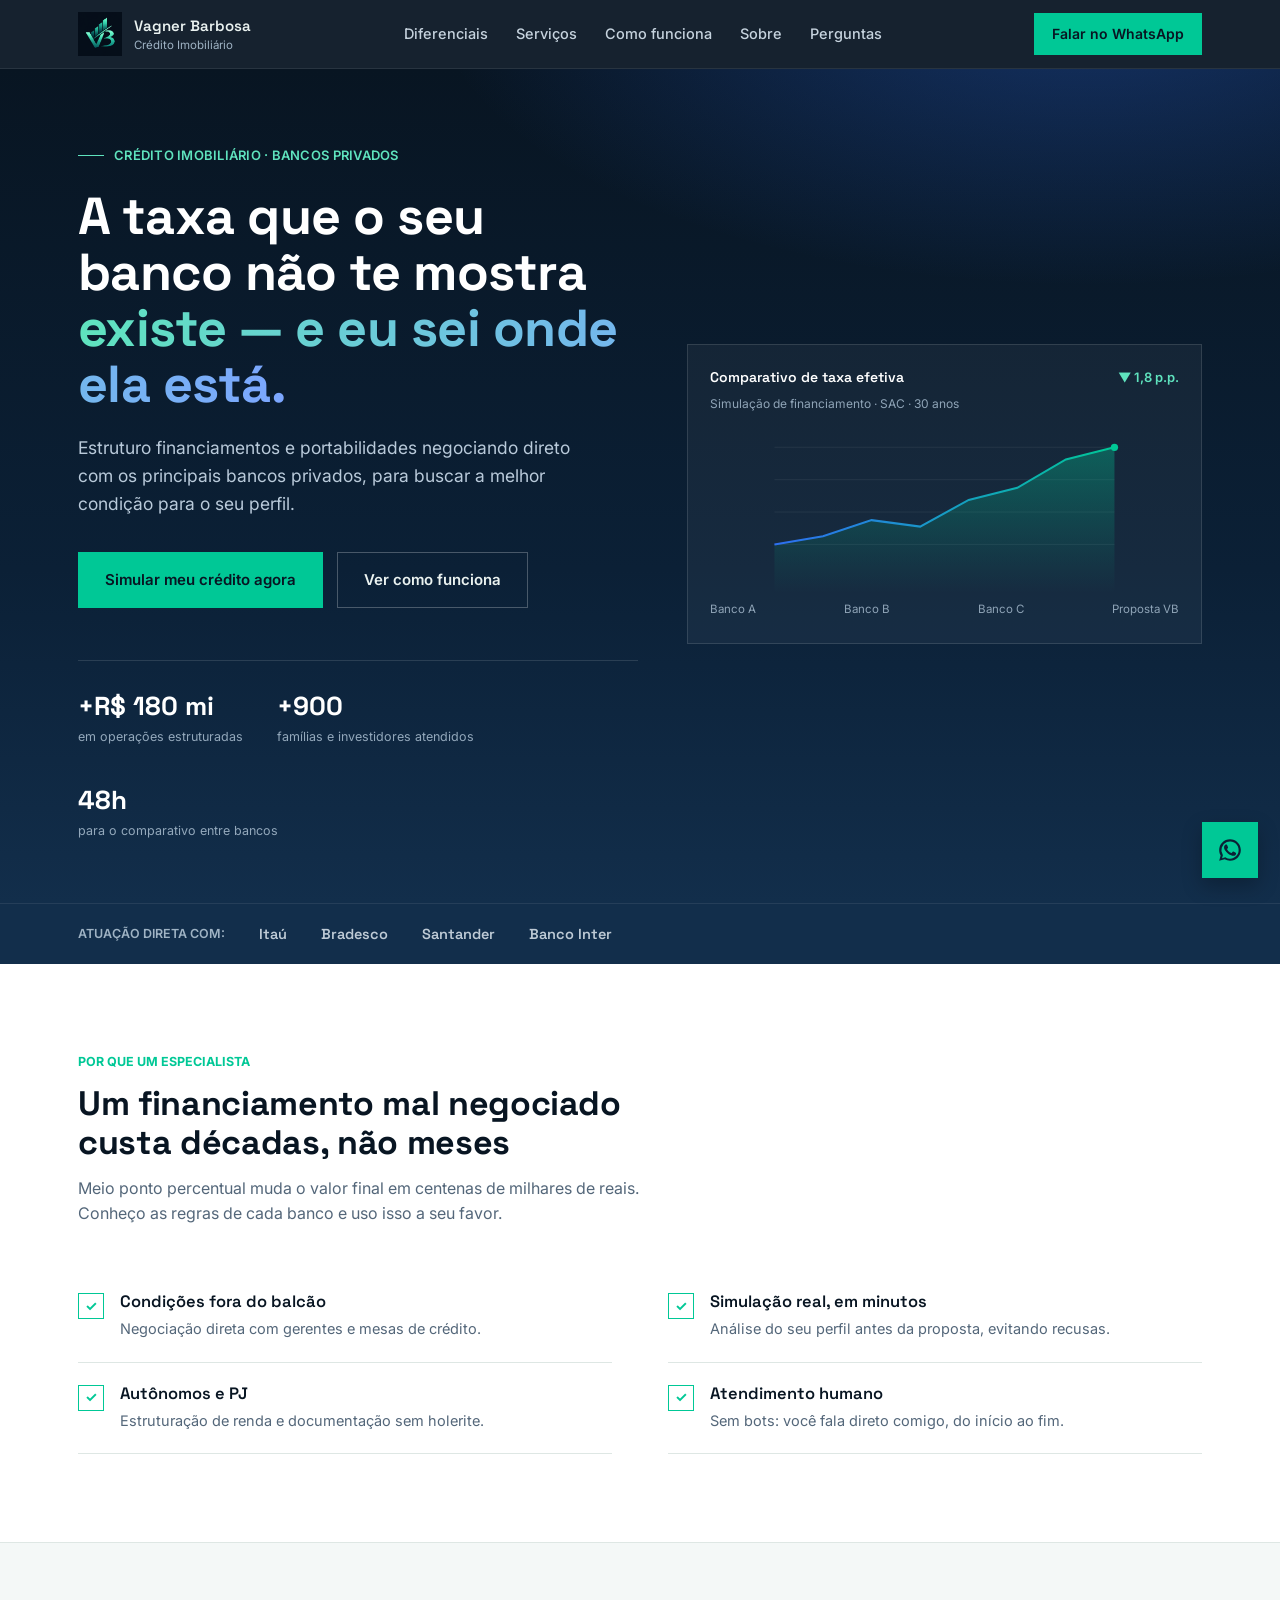
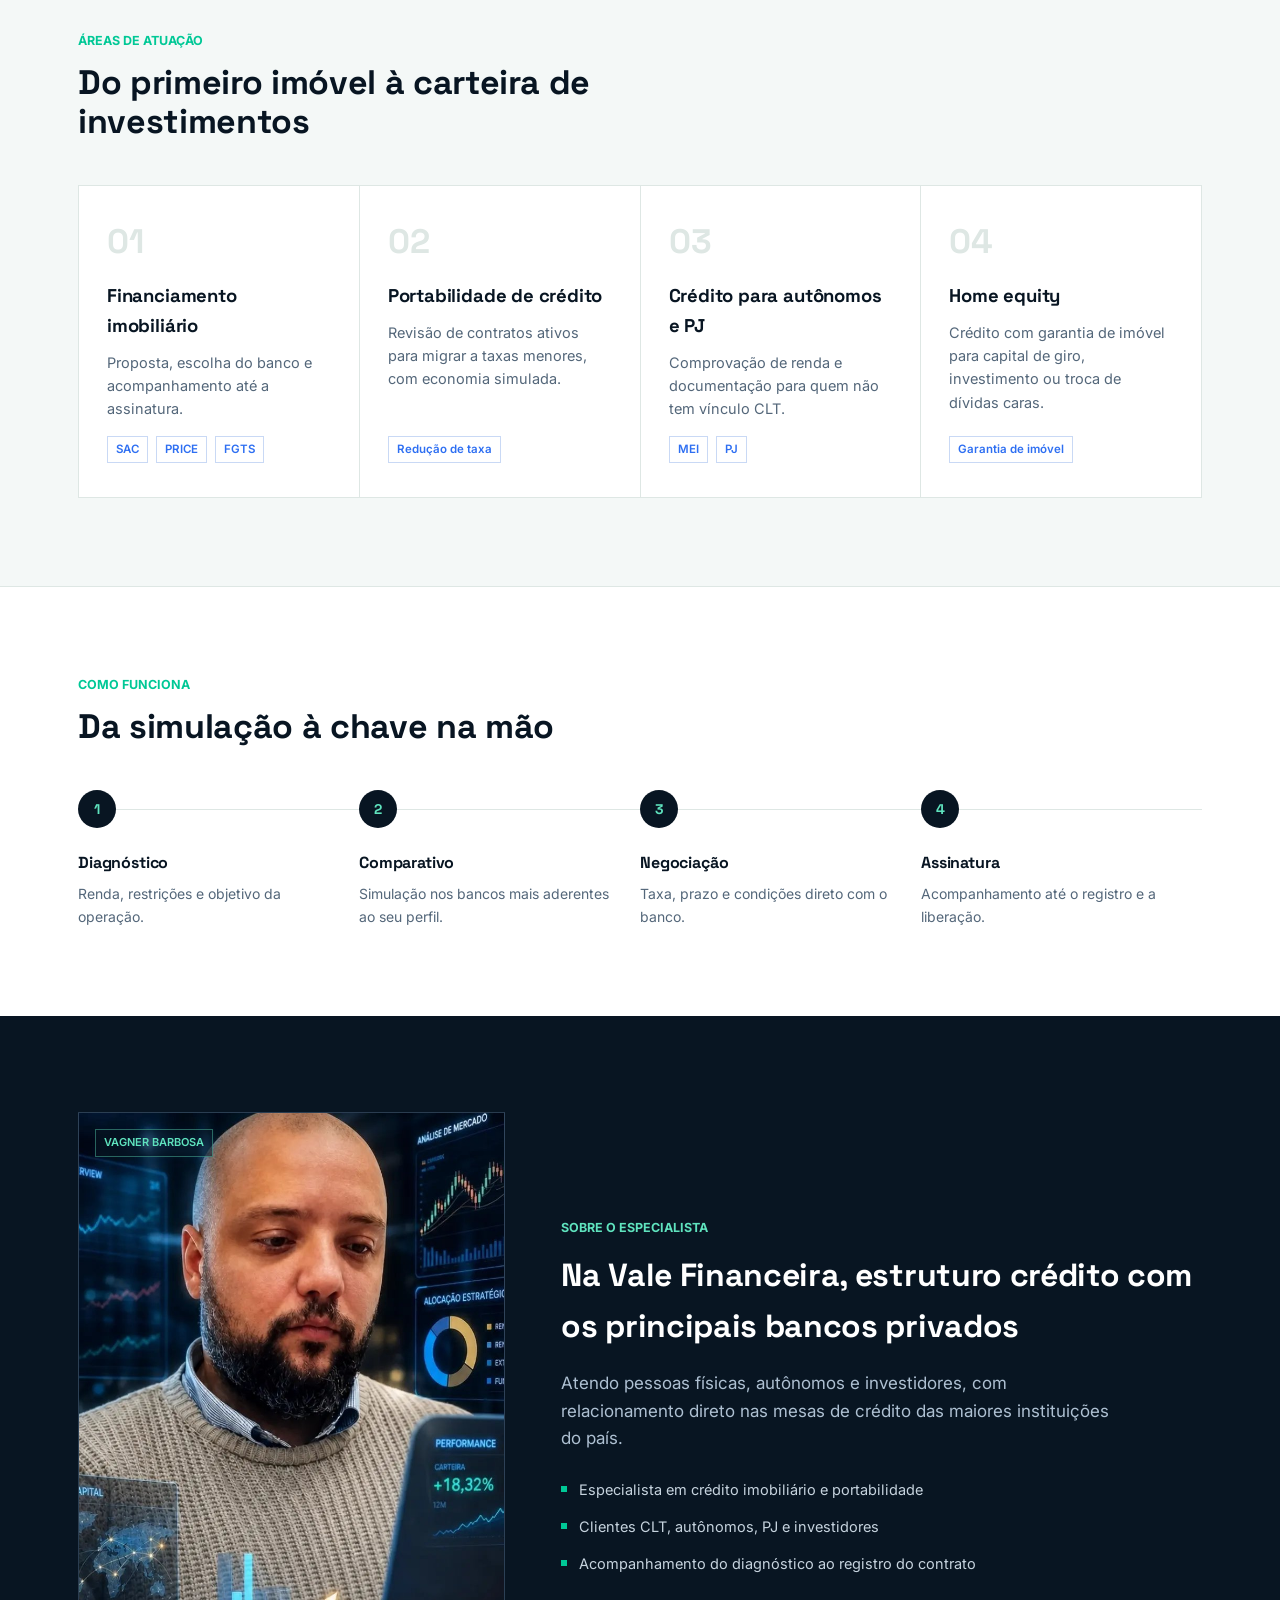
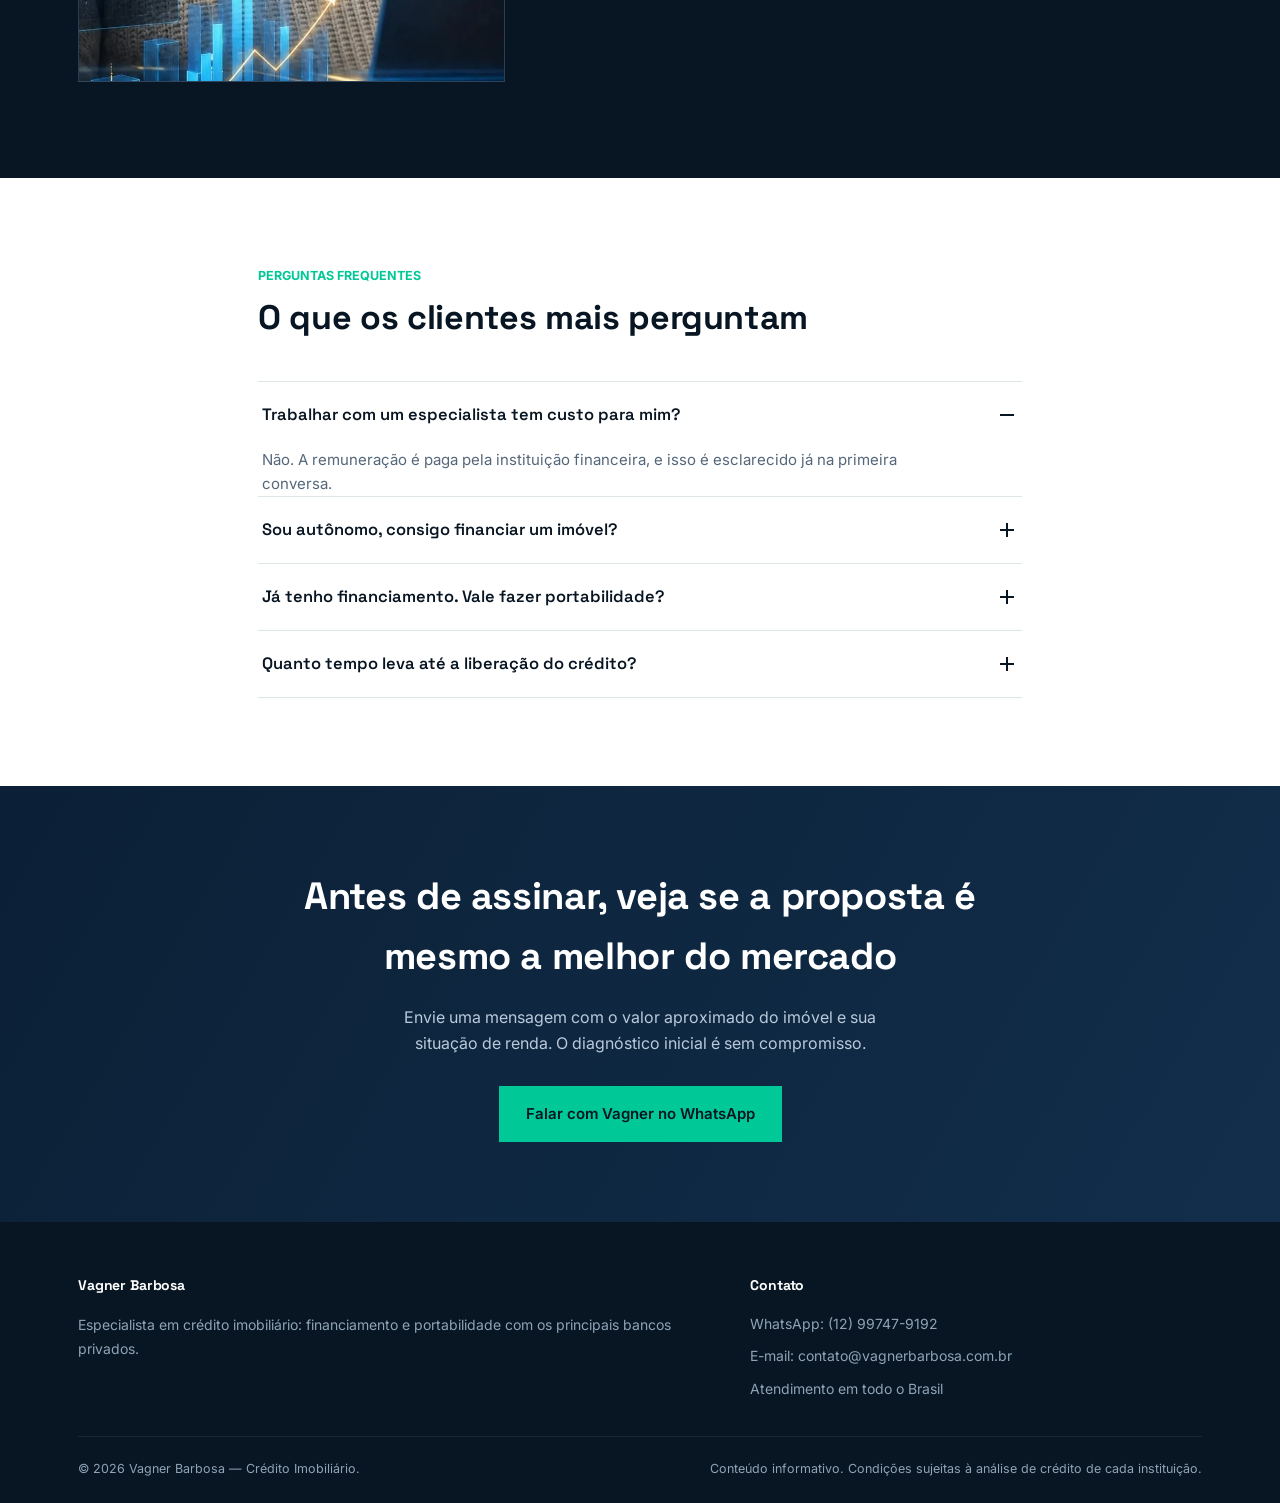
==== commit 782bf627: "Add files via upload" ====
--- a/index.html
+++ b/index.html
@@ -1,58 +1,249 @@
 <!DOCTYPE html>
 <html lang="pt-BR">
 <head>
-<meta charset="utf-8">
-<meta name="viewport" content="width=device-width, initial-scale=1, viewport-fit=cover">
-<title>Dados para Simulação de Financiamento</title>
-<link rel="stylesheet" href="style.css">
+<meta charset="UTF-8">
+<meta name="viewport" content="width=device-width, initial-scale=1.0">
+<title>Vagner Barbosa | Especialista em Crédito Imobiliário</title>
+<link rel="preconnect" href="https://fonts.googleapis.com">
+<link href="https://fonts.googleapis.com/css2?family=Space+Grotesk:wght@400;500;600;700&family=Inter:wght@400;500;600;700&display=swap" rel="stylesheet">
+<link rel="stylesheet" href="vagner-landing-styles.css">
+<script src="vagner-landing-script.js" defer></script>
 </head>
 <body>
-<main>
-<h1>🏠 Dados para Simulação</h1>
-<p class="sub">Preencha os campos e envie o resultado direto para o WhatsApp.</p>
-<div id="form" novalidate>
-
-<section><h2>1. Dados pessoais</h2>
-<div class="f"><label for="cpf">CPF</label><input id="cpf" type="text" inputmode="numeric" maxlength="14" placeholder="000.000.000-00" autocomplete="off"><p class="er" id="cpfErr"></p></div>
-<div class="f"><label for="nasc">Nascimento</label><input id="nasc" type="text" inputmode="numeric" maxlength="10" placeholder="dd/mm/aaaa" autocomplete="bday"><p class="hint">Exemplo: 25/12/1990</p><p class="er" id="nascErr"></p></div>
-<div class="f"><span class="lb">Onde você nasceu?</span><div class="geo" id="nat"></div></div>
-<div class="f"><label for="civil">Estado civil</label><select id="civil"><option value="">Selecione</option><option>Solteiro(a)</option><option>Casado(a)</option><option>União estável</option><option>Divorciado(a)</option><option>Separado(a)</option><option>Viúvo(a)</option></select></div>
-<div class="f"><span class="lb">Cidade onde mora</span><div class="geo" id="mora"></div></div>
-</section>
-
-<section><h2>2. Renda</h2>
-<div class="f"><label for="renda">Renda bruta (R$)</label><input id="renda" class="m" type="text" inputmode="numeric" placeholder="R$ 0,00"></div>
-<div class="f"><label for="prof">Profissão/atividade</label><select id="prof"></select></div>
-<div class="f hide" id="boxProf"><label for="profOutra">Qual é a sua profissão?</label><input id="profOutra" type="text" placeholder="Digite sua profissão"></div>
-<div class="f"><span class="lb">Vai compor renda?</span><div class="yn" data-n="compor"></div></div>
-<div class="f hide" id="boxOutra"><label for="outra">Renda da outra pessoa (R$)</label><input id="outra" class="m" type="text" inputmode="numeric" placeholder="R$ 0,00"></div>
-</section>
-
-<section><h2>3. Imóvel</h2>
-<div class="f"><label for="valor">Valor do imóvel (R$)</label><input id="valor" class="m" type="text" inputmode="numeric" placeholder="R$ 0,00"></div>
-<div class="f"><span class="lb">Novo ou usado</span><div class="yn" data-n="condicao" data-o="Novo,Usado"></div></div>
-<div class="f"><span class="lb">Cidade do imóvel</span><div class="geo" id="imv"></div></div>
-<div class="f"><label for="entrada">Valor da entrada (R$)</label><input id="entrada" class="m" type="text" inputmode="numeric" placeholder="R$ 0,00"><p class="hint" id="minEnt">Informe o valor do imóvel para calcular a entrada mínima (20%).</p><p class="er" id="entErr"></p></div>
-</section>
-
-<section><h2>4. FGTS</h2>
-<div class="f"><span class="lb">Possui FGTS?</span><div class="yn" data-n="fgts"></div></div>
-<div class="f hide" id="boxSaldo"><label for="saldo">Saldo aproximado (R$)</label><input id="saldo" class="m" type="text" inputmode="numeric" placeholder="R$ 0,00"></div>
-<div class="f"><span class="lb">3 anos ou mais de carteira assinada, somando os períodos?</span><div class="yn" data-n="tres"></div></div>
-<div class="f"><span class="lb">Já usou FGTS para comprar imóvel?</span><div class="yn" data-n="usou"></div></div>
-</section>
-
-<section><h2>5. Situação atual</h2>
-<div class="f"><span class="lb">Possui imóvel residencial em seu nome?</span><div class="yn" data-n="possui"></div></div>
-<div class="f"><span class="lb">Já teve financiamento habitacional?</span><div class="yn" data-n="teve"></div></div>
-<div class="f"><span class="lb">Já recebeu subsídio habitacional?</span><div class="yn" data-n="subs"></div></div>
-</section>
-
-<button type="button" id="enviar">Enviar resultado pelo WhatsApp</button>
-<p class="er center" id="geral"></p>
-<p class="note">Ao enviar, o WhatsApp abrirá com a mensagem pronta. Seus dados só são compartilhados quando você toca em enviar.</p>
+
+<header>
+  <div class="header-inner">
+    <div class="brand">
+     
+     <a href="#top">
+       <img class="brand-logo" src="./image/vb-brand.png" alt="VB — Vagner Barbosa, Crédito Imobiliário">
+       </a>
+      <div class="brand-text">Vagner Barbosa<small>Crédito Imobiliário</small></div>
+       
+    </div>
+    <nav>
+      <a href="#diferenciais">Diferenciais</a>
+      <a href="#servicos">Serviços</a>
+      <a href="#processo">Como funciona</a>
+      <a href="#sobre">Sobre</a>
+      <a href="#faq">Perguntas</a>
+    </nav>
+    <a class="header-cta" href="https://wa.me/5512997479192?text=Ol%C3%A1%2C%20quero%20simular%20meu%20cr%C3%A9dito%20imobili%C3%A1rio" target="_blank" rel="noopener">Falar no WhatsApp</a>
+  </div>
+</header>
+
+<section class="hero">
+  <div class="hero-grid">
+    <div>
+      <div class="eyebrow-line reveal">CRÉDITO IMOBILIÁRIO · BANCOS PRIVADOS</div>
+      <h1 class="reveal">A taxa que o seu banco não te mostra <em>existe — e eu sei onde ela está.</em></h1>
+      <p class="lede reveal">Estruturo financiamentos e portabilidades negociando direto com os principais bancos privados, para buscar a melhor condição para o seu perfil.</p>
+      <div class="hero-ctas reveal">
+        <a class="btn-primary" href="https://wa.me/5512997479192?text=Ol%C3%A1%2C%20quero%20simular%20meu%20cr%C3%A9dito%20imobili%C3%A1rio" target="_blank" rel="noopener">Simular meu crédito agora</a>
+        <a class="btn-ghost" href="#servicos">Ver como funciona</a>
+      </div>
+      <div class="hero-stats reveal">
+        <div><b>+R$ 180 mi</b><span>em operações estruturadas</span></div>
+        <div><b>+900</b><span>famílias e investidores atendidos</span></div>
+        <div><b>48h</b><span>para o comparativo entre bancos</span></div>
+      </div>
+    </div>
+    <div class="chart-card reveal">
+      <div class="chart-card-head"><b>Comparativo de taxa efetiva</b><span>▼ 1,8 p.p.</span></div>
+      <div class="chart-sub">Simulação de financiamento · SAC · 30 anos</div>
+      <svg viewBox="0 0 420 210" width="100%" height="170" xmlns="http://www.w3.org/2000/svg">
+        <defs>
+          <linearGradient id="lineFill" x1="0" y1="0" x2="0" y2="1">
+            <stop offset="0%" stop-color="#00C896" stop-opacity="0.35"/>
+            <stop offset="100%" stop-color="#00C896" stop-opacity="0"/>
+          </linearGradient>
+          <linearGradient id="lineStroke" x1="0" y1="0" x2="1" y2="0">
+            <stop offset="0%" stop-color="#2E6FF2"/>
+            <stop offset="100%" stop-color="#00C896"/>
+          </linearGradient>
+        </defs>
+        <g stroke="rgba(255,255,255,0.08)">
+          <line x1="0" y1="30" x2="420" y2="30"/><line x1="0" y1="70" x2="420" y2="70"/>
+          <line x1="0" y1="110" x2="420" y2="110"/><line x1="0" y1="150" x2="420" y2="150"/>
+        </g>
+        <path d="M0,150 L60,140 L120,120 L180,128 L240,95 L300,80 L360,45 L420,30 L420,210 L0,210 Z" fill="url(#lineFill)"/>
+        <path d="M0,150 L60,140 L120,120 L180,128 L240,95 L300,80 L360,45 L420,30" fill="none" stroke="url(#lineStroke)" stroke-width="2.5"/>
+        <circle cx="420" cy="30" r="4.5" fill="#00C896"/>
+      </svg>
+      <div class="chart-labels"><span>Banco A</span><span>Banco B</span><span>Banco C</span><span>Proposta VB</span></div>
+    </div>
+  </div>
+</section>
+
+<div class="bank-strip">
+  <div class="wrap">
+    <span class="label">ATUAÇÃO DIRETA COM:</span>
+    <span class="bank-chip">Itaú</span>
+    <span class="bank-chip">Bradesco</span>
+    <span class="bank-chip">Santander</span>
+    <span class="bank-chip">Banco Inter</span>
+  </div>
 </div>
-</main>
-<script src="script.js"></script>
+
+<section class="diff-section" id="diferenciais">
+  <div class="wrap">
+    <div class="section-head reveal">
+      <span class="kicker">POR QUE UM ESPECIALISTA</span>
+      <h2>Um financiamento mal negociado custa décadas, não meses</h2>
+      <p>Meio ponto percentual muda o valor final em centenas de milhares de reais. Conheço as regras de cada banco e uso isso a seu favor.</p>
+    </div>
+    <ul class="checklist">
+      <li class="reveal reveal-stagger" style="--i:0">
+        <span class="check-ico">✓</span>
+        <div><strong>Condições fora do balcão</strong><span>Negociação direta com gerentes e mesas de crédito.</span></div>
+      </li>
+      <li class="reveal reveal-stagger" style="--i:1">
+        <span class="check-ico">✓</span>
+        <div><strong>Simulação real, em minutos</strong><span>Análise do seu perfil antes da proposta, evitando recusas.</span></div>
+      </li>
+      <li class="reveal reveal-stagger" style="--i:2">
+        <span class="check-ico">✓</span>
+        <div><strong>Autônomos e PJ</strong><span>Estruturação de renda e documentação sem holerite.</span></div>
+      </li>
+      <li class="reveal reveal-stagger" style="--i:3">
+        <span class="check-ico">✓</span>
+        <div><strong>Atendimento humano</strong><span>Sem bots: você fala direto comigo, do início ao fim.</span></div>
+      </li>
+    </ul>
+  </div>
+</section>
+
+<section class="services" id="servicos">
+  <div class="wrap">
+    <div class="section-head reveal">
+      <span class="kicker">ÁREAS DE ATUAÇÃO</span>
+      <h2>Do primeiro imóvel à carteira de investimentos</h2>
+    </div>
+    <div class="services-grid">
+      <div class="service-card reveal reveal-stagger" style="--i:0">
+        <div class="service-num">01</div>
+        <h3>Financiamento imobiliário</h3>
+        <p>Proposta, escolha do banco e acompanhamento até a assinatura.</p>
+        <div class="tags"><span>SAC</span><span>PRICE</span><span>FGTS</span></div>
+      </div>
+      <div class="service-card reveal reveal-stagger" style="--i:1">
+        <div class="service-num">02</div>
+        <h3>Portabilidade de crédito</h3>
+        <p>Revisão de contratos ativos para migrar a taxas menores, com economia simulada.</p>
+        <div class="tags"><span>Redução de taxa</span></div>
+      </div>
+      <div class="service-card reveal reveal-stagger" style="--i:2">
+        <div class="service-num">03</div>
+        <h3>Crédito para autônomos e PJ</h3>
+        <p>Comprovação de renda e documentação para quem não tem vínculo CLT.</p>
+        <div class="tags"><span>MEI</span><span>PJ</span></div>
+      </div>
+      <div class="service-card reveal reveal-stagger" style="--i:3">
+        <div class="service-num">04</div>
+        <h3>Home equity</h3>
+        <p>Crédito com garantia de imóvel para capital de giro, investimento ou troca de dívidas caras.</p>
+        <div class="tags"><span>Garantia de imóvel</span></div>
+      </div>
+    </div>
+  </div>
+</section>
+
+<section class="process" id="processo">
+  <div class="wrap">
+    <div class="section-head reveal">
+      <span class="kicker">COMO FUNCIONA</span>
+      <h2>Da simulação à chave na mão</h2>
+    </div>
+    <div class="process-list">
+      <div class="process-step reveal reveal-stagger" style="--i:0"><div class="dot">1</div><h4>Diagnóstico</h4><p>Renda, restrições e objetivo da operação.</p></div>
+      <div class="process-step reveal reveal-stagger" style="--i:1"><div class="dot">2</div><h4>Comparativo</h4><p>Simulação nos bancos mais aderentes ao seu perfil.</p></div>
+      <div class="process-step reveal reveal-stagger" style="--i:2"><div class="dot">3</div><h4>Negociação</h4><p>Taxa, prazo e condições direto com o banco.</p></div>
+      <div class="process-step reveal reveal-stagger" style="--i:3"><div class="dot">4</div><h4>Assinatura</h4><p>Acompanhamento até o registro e a liberação.</p></div>
+    </div>
+  </div>
+</section>
+
+<section class="about" id="sobre">
+  <div class="wrap about-grid">
+    <div class="about-photo reveal">
+      <span class="frame-tag">VAGNER BARBOSA</span>
+      <img src="./image/vag-fin.jpg" alt="Foto de Vagner Barbosa" onerror="this.parentElement.classList.add('no-photo')">
+      <div class="placeholder"><div class="plus-ico">+</div><span>Adicione a foto em image/vag-fin.jpg</span></div>
+    </div>
+    <div class="reveal">
+      <span class="kicker kicker-light">SOBRE O ESPECIALISTA</span>
+      <h2>Na Vale Financeira, estruturo crédito com os principais bancos privados</h2>
+      <p class="lede">Atendo pessoas físicas, autônomos e investidores, com relacionamento direto nas mesas de crédito das maiores instituições do país.</p>
+      <ul class="about-credentials">
+        <li>Especialista em crédito imobiliário e portabilidade</li>
+        <li>Clientes CLT, autônomos, PJ e investidores</li>
+        <li>Acompanhamento do diagnóstico ao registro do contrato</li>
+      </ul>
+    </div>
+  </div>
+</section>
+
+<section class="faq" id="faq">
+  <div class="wrap faq-wrap">
+    <div class="section-head reveal">
+      <span class="kicker">PERGUNTAS FREQUENTES</span>
+      <h2>O que os clientes mais perguntam</h2>
+    </div>
+    <div class="faq-list">
+      <div class="faq-item open reveal reveal-stagger" style="--i:0">
+        <button class="faq-q"><span>Trabalhar com um especialista tem custo para mim?</span><span class="plus"></span></button>
+        <div class="faq-a"><p>Não. A remuneração é paga pela instituição financeira, e isso é esclarecido já na primeira conversa.</p></div>
+      </div>
+      <div class="faq-item reveal reveal-stagger" style="--i:1">
+        <button class="faq-q"><span>Sou autônomo, consigo financiar um imóvel?</span><span class="plus"></span></button>
+        <div class="faq-a"><p>Sim. Boa parte do trabalho é organizar a comprovação de renda de autônomos e PJ para a proposta ser aceita nas melhores condições.</p></div>
+      </div>
+      <div class="faq-item reveal reveal-stagger" style="--i:2">
+        <button class="faq-q"><span>Já tenho financiamento. Vale fazer portabilidade?</span><span class="plus"></span></button>
+        <div class="faq-a"><p>Depende da taxa atual, do saldo devedor e do prazo restante. Uma simulação comparativa mostra a economia real antes de qualquer decisão.</p></div>
+      </div>
+      <div class="faq-item reveal reveal-stagger" style="--i:3">
+        <button class="faq-q"><span>Quanto tempo leva até a liberação do crédito?</span><span class="plus"></span></button>
+        <div class="faq-a"><p>Varia por banco e documentação, mas o comparativo inicial costuma ficar pronto em até 48 horas.</p></div>
+      </div>
+    </div>
+  </div>
+</section>
+
+<section class="final-cta">
+  <div class="wrap">
+    <h2 class="reveal">Antes de assinar, veja se a proposta é mesmo a melhor do mercado</h2>
+    <p class="reveal">Envie uma mensagem com o valor aproximado do imóvel e sua situação de renda. O diagnóstico inicial é sem compromisso.</p>
+    <a class="btn-primary reveal" href="https://wa.me/5512997479192?text=Ol%C3%A1%2C%20quero%20simular%20meu%20cr%C3%A9dito%20imobili%C3%A1rio" target="_blank" rel="noopener">Falar com Vagner no WhatsApp</a>
+  </div>
+</section>
+
+<footer>
+  <div class="wrap">
+    <div class="footer-grid">
+      <div>
+        <h4>Vagner Barbosa</h4>
+        <p>Especialista em crédito imobiliário: financiamento e portabilidade com os principais bancos privados.</p>
+      </div>
+      <div>
+        <h4>Contato</h4>
+        <ul>
+          <li>WhatsApp: (12) 99747-9192</li>
+          <li>E-mail: contato@vagnerbarbosa.com.br</li>
+          <li>Atendimento em todo o Brasil</li>
+        </ul>
+      </div>
+    </div>
+    <div class="footer-bottom">
+      <span>© 2026 Vagner Barbosa — Crédito Imobiliário.</span>
+      <span>Conteúdo informativo. Condições sujeitas à análise de crédito de cada instituição.</span>
+    </div>
+  </div>
+</footer>
+
+<a class="float-wpp" href="https://wa.me/5512997479192?text=Ol%C3%A1%2C%20quero%20simular%20meu%20cr%C3%A9dito%20imobili%C3%A1rio" target="_blank" rel="noopener" aria-label="Falar no WhatsApp">
+  <svg width="26" height="26" viewBox="0 0 24 24" fill="none"><path d="M12 2C6.48 2 2 6.48 2 12c0 1.86.5 3.6 1.38 5.1L2 22l5.05-1.35A9.94 9.94 0 0 0 12 22c5.52 0 10-4.48 10-10S17.52 2 12 2Zm0 18a7.9 7.9 0 0 1-4.03-1.1l-.29-.17-3 .8.8-2.92-.19-.3A7.95 7.95 0 1 1 12 20Z" fill="#0B2036"/><path d="M17 14.3c-.27-.14-1.6-.79-1.85-.88-.25-.09-.43-.14-.61.14-.18.27-.7.88-.86 1.06-.16.18-.32.2-.59.07-.27-.14-1.15-.42-2.19-1.35-.81-.72-1.36-1.61-1.52-1.88-.16-.27-.02-.42.12-.55.12-.12.27-.32.4-.48.14-.16.18-.27.27-.45.09-.18.05-.34-.02-.48-.07-.14-.61-1.47-.84-2.01-.22-.53-.44-.46-.61-.47h-.52c-.18 0-.48.07-.73.34-.25.27-.96.94-.96 2.29 0 1.35.98 2.66 1.12 2.84.14.18 1.93 2.95 4.68 4.14.65.28 1.16.45 1.56.58.66.21 1.25.18 1.72.11.53-.08 1.6-.65 1.83-1.28.23-.63.23-1.17.16-1.28-.07-.11-.25-.18-.52-.32Z" fill="#0B2036"/></svg>
+</a>
+
 </body>
 </html>
--- a/vagner-landing-styles.css
+++ b/vagner-landing-styles.css
@@ -0,0 +1,169 @@
+:root{
+  --navy-950:#081522; --navy-900:#0B2036; --navy-800:#122E4B;
+  --blue-500:#2E6FF2; --blue-300:#7CA6FF;
+  --teal-500:#00C896; --teal-300:#5FE3BE;
+  --bg:#F4F8F7; --paper:#FFFFFF; --ink:#0E1B2A; --muted:#54677A; --line:#DEE7E4;
+  --maxw:1180px;
+  --logo-h:44px;        /* altura da logo no header (desktop) */
+  --logo-max-w:140px;   /* largura máxima da logo (desktop) */
+}
+*{box-sizing:border-box;}
+html{scroll-behavior:smooth;}
+body{margin:0;background:var(--bg);color:var(--ink);font:16px/1.6 'Inter',sans-serif;-webkit-font-smoothing:antialiased;}
+h1,h2,h3,h4{font-family:'Space Grotesk',sans-serif;margin:0;letter-spacing:-0.01em;color:var(--navy-950);}
+a{color:inherit;text-decoration:none;}
+img{display:block;max-width:100%;height:auto;}
+ul{list-style:none;margin:0;padding:0;}
+section{position:relative;}
+.wrap{max-width:var(--maxw);margin:0 auto;padding:0 28px;}
+
+/* Header */
+header{position:sticky;top:0;z-index:50;background:rgba(8,21,34,.94);backdrop-filter:blur(6px);border-bottom:1px solid rgba(255,255,255,.08);}
+.header-inner{max-width:var(--maxw);margin:0 auto;padding:12px 28px;display:flex;align-items:center;justify-content:space-between;gap:24px;min-height:68px;}
+.brand{display:flex;align-items:center;gap:12px;min-width:0;}
+.brand-logo{
+  height:var(--logo-h);   /* dimensiona pela altura */
+  width:auto;             /* mantém a proporção original do PNG */
+  max-width:var(--logo-max-w);
+  flex:none;              /* não encolhe no flex */
+  object-fit:contain;
+  object-position:center;
+}
+.brand-text{color:#EAF2F0;font:600 15px/1.2 'Space Grotesk';white-space:nowrap;}
+.brand-text small{display:block;font:400 11.5px 'Inter';color:#9FB3C4;margin-top:3px;}
+nav{display:flex;gap:28px;}
+nav a{color:#C6D3DE;font-size:14.5px;font-weight:500;transition:color .15s;}
+nav a:hover{color:var(--teal-300);}
+.header-cta{background:var(--teal-500);color:var(--navy-950);padding:10px 18px;font-weight:600;font-size:14px;white-space:nowrap;}
+
+/* Buttons */
+.btn-primary,.btn-ghost{display:inline-flex;align-items:center;gap:10px;padding:15px 26px;font-weight:600;font-size:15px;}
+.btn-primary{background:var(--teal-500);color:var(--navy-950);border:1px solid var(--teal-500);transition:transform .15s,background .15s;}
+.btn-primary:hover{background:var(--teal-300);transform:translateY(-1px);}
+.btn-ghost{color:#EAF2F0;border:1px solid rgba(255,255,255,.25);}
+.btn-ghost:hover{border-color:var(--teal-300);color:var(--teal-300);}
+
+/* Hero */
+.hero{background:radial-gradient(1100px 500px at 85% -10%,rgba(46,111,242,.35),transparent 60%),linear-gradient(180deg,var(--navy-950),var(--navy-900) 60%,var(--navy-800));color:#fff;overflow:hidden;padding:76px 0 0;}
+.hero-grid{display:grid;grid-template-columns:1.05fr .95fr;gap:40px;align-items:center;max-width:var(--maxw);margin:0 auto;padding:0 28px 60px;}
+.eyebrow-line{display:flex;align-items:center;gap:10px;margin-bottom:22px;color:var(--teal-300);font-size:13px;font-weight:600;letter-spacing:.02em;}
+.eyebrow-line::before{content:"";width:26px;height:1px;background:var(--teal-300);}
+.hero h1{font-size:clamp(34px,4.4vw,52px);line-height:1.08;color:#fff;max-width:640px;}
+.hero h1 em{font-style:normal;background:linear-gradient(90deg,var(--teal-300),var(--blue-300));-webkit-background-clip:text;background-clip:text;color:transparent;}
+.lede{margin-top:22px;color:#B9CADA;font-size:17.5px;max-width:520px;}
+.hero-ctas{display:flex;gap:14px;margin-top:34px;flex-wrap:wrap;}
+.hero-stats{display:flex;gap:34px;margin-top:52px;padding-top:28px;border-top:1px solid rgba(255,255,255,.12);max-width:560px;flex-wrap:wrap;}
+.hero-stats b{display:block;font:700 26px 'Space Grotesk';color:#fff;}
+.hero-stats span{font-size:12.5px;color:#93A8BB;}
+
+.chart-card{background:rgba(255,255,255,.045);border:1px solid rgba(255,255,255,.12);padding:22px 22px 10px;}
+.chart-card-head{display:flex;justify-content:space-between;align-items:baseline;margin-bottom:6px;}
+.chart-card-head b{font:600 14px 'Space Grotesk';color:#fff;}
+.chart-card-head span{color:var(--teal-300);font-size:13px;font-weight:600;}
+.chart-sub{color:#8FA4B7;font-size:12px;margin-bottom:10px;}
+.chart-labels{display:flex;justify-content:space-between;color:#8FA4B7;font-size:11.5px;padding-bottom:14px;}
+
+/* Bank strip */
+.bank-strip{background:var(--navy-800);border-top:1px solid rgba(255,255,255,.08);}
+.bank-strip .wrap{display:flex;align-items:center;gap:34px;flex-wrap:wrap;padding:20px 28px;}
+.bank-strip .label{color:#9FB3C4;font-size:12.5px;font-weight:600;white-space:nowrap;}
+.bank-chip{color:#DCE6EE;font:600 14.5px 'Space Grotesk';opacity:.85;}
+
+/* Section heads */
+.section-head{max-width:600px;margin-bottom:44px;}
+.kicker{display:block;color:var(--teal-500);font-weight:700;font-size:12.5px;margin-bottom:12px;}
+.kicker-light{color:var(--teal-300);}
+.section-head h2{font-size:clamp(26px,3vw,34px);line-height:1.15;}
+.section-head p{color:var(--muted);margin-top:14px;}
+
+/* Diferenciais */
+.diff-section{padding:88px 0;background:var(--paper);}
+.checklist{display:grid;grid-template-columns:1fr 1fr;gap:0 56px;}
+.checklist li{display:flex;gap:16px;padding:20px 0;border-bottom:1px solid var(--line);}
+.check-ico{flex:none;width:26px;height:26px;border:1.5px solid var(--teal-500);color:var(--teal-500);display:flex;align-items:center;justify-content:center;font-size:14px;font-weight:700;margin-top:2px;}
+.checklist strong{display:block;font:600 16.5px 'Space Grotesk';color:var(--navy-950);margin-bottom:4px;}
+.checklist span:not(.check-ico){color:var(--muted);font-size:14.5px;}
+
+/* Services */
+.services{padding:88px 0;border-block:1px solid var(--line);}
+.services-grid{display:grid;grid-template-columns:repeat(4,1fr);gap:1px;background:var(--line);border:1px solid var(--line);}
+.service-card{background:var(--paper);padding:34px 28px;min-height:220px;display:flex;flex-direction:column;}
+.service-num{font:700 34px 'Space Grotesk';color:var(--line);margin-bottom:18px;}
+.service-card h3{font-size:18.5px;margin-bottom:10px;}
+.service-card p{color:var(--muted);font-size:14.5px;margin:0;flex:1;}
+.tags{margin-top:16px;display:flex;gap:8px;flex-wrap:wrap;}
+.tags span{font-size:11.5px;font-weight:600;color:var(--blue-500);border:1px solid #C9D9F5;padding:3px 8px;}
+
+/* Process */
+.process{padding:88px 0;background:var(--paper);}
+.process-list{display:grid;grid-template-columns:repeat(4,1fr);position:relative;}
+.process-list::before{content:"";position:absolute;top:19px;left:0;right:0;height:1px;background:var(--line);}
+.process-step{position:relative;padding-right:20px;}
+.dot{width:38px;height:38px;border-radius:50%;background:var(--navy-950);color:var(--teal-300);display:flex;align-items:center;justify-content:center;font:700 14px 'Space Grotesk';margin-bottom:22px;position:relative;z-index:1;}
+.process-step h4{font-size:16px;margin-bottom:8px;}
+.process-step p{color:var(--muted);font-size:14px;margin:0;}
+
+/* About */
+.about{padding:96px 0;background:var(--navy-950);color:#fff;}
+.about-grid{display:grid;grid-template-columns:.8fr 1.2fr;gap:56px;align-items:center;}
+.about h2{color:#fff;margin-top:10px;font-size:clamp(24px,3vw,32px);}
+.about .lede{color:#AEC0D2;font-size:17px;margin-top:18px;max-width:560px;}
+.about-credentials{margin-top:26px;display:grid;gap:14px;}
+.about-credentials li{display:flex;gap:12px;font-size:14.5px;color:#C6D3DE;}
+.about-credentials li::before{content:"";width:6px;height:6px;background:var(--teal-500);margin-top:8px;flex:none;}
+.about-photo{aspect-ratio:3/4;position:relative;overflow:hidden;border:1px solid rgba(255,255,255,.12);background:linear-gradient(150deg,#152C46,#0B2036);}
+.about-photo img{width:100%;height:100%;max-width:none;object-fit:cover;object-position:center top;position:relative;z-index:1;}
+.about-photo.no-photo img{display:none;}
+.placeholder{display:none;position:absolute;inset:0;margin:10px;flex-direction:column;align-items:center;justify-content:center;gap:14px;border:1.5px dashed rgba(255,255,255,.28);}
+.no-photo .placeholder{display:flex;}
+.plus-ico{width:44px;height:44px;border-radius:50%;border:1.5px solid var(--teal-300);display:flex;align-items:center;justify-content:center;color:var(--teal-300);font-size:22px;font-weight:300;}
+.placeholder span{color:#9FB3C4;font-size:13px;text-align:center;max-width:70%;}
+.frame-tag{position:absolute;top:16px;left:16px;z-index:2;font-size:11px;font-weight:600;color:var(--teal-300);border:1px solid rgba(95,227,190,.4);padding:4px 8px;background:rgba(8,21,34,.55);}
+
+/* FAQ */
+.faq{padding:88px 0;background:var(--paper);}
+.faq-wrap{max-width:820px;}
+.faq-wrap .section-head{max-width:100%;}
+.faq-item{border-bottom:1px solid var(--line);}
+.faq-item:first-child{border-top:1px solid var(--line);}
+.faq-q{width:100%;text-align:left;background:none;border:none;cursor:pointer;padding:22px 4px;display:flex;justify-content:space-between;align-items:center;gap:20px;font:600 16.5px 'Space Grotesk';color:var(--navy-950);}
+.plus{flex:none;width:22px;height:22px;position:relative;}
+.plus::before,.plus::after{content:"";position:absolute;background:var(--navy-950);top:50%;left:50%;transform:translate(-50%,-50%);}
+.plus::before{width:14px;height:2px;}
+.plus::after{width:2px;height:14px;transition:transform .2s;}
+.faq-item.open .plus::after{transform:translate(-50%,-50%) rotate(90deg) scaleY(0);}
+.faq-a{max-height:0;overflow:hidden;transition:max-height .25s ease;}
+.faq-a p{color:var(--muted);font-size:15px;padding:0 4px 24px;max-width:680px;margin:0;}
+
+/* Final CTA */
+.final-cta{padding:80px 0;background:linear-gradient(120deg,var(--navy-900),var(--navy-800));color:#fff;text-align:center;}
+.final-cta h2{color:#fff;font-size:clamp(26px,3.4vw,38px);max-width:680px;margin:0 auto 18px;}
+.final-cta p{color:#B9CADA;max-width:520px;margin:0 auto 30px;}
+
+/* Footer */
+footer{background:var(--navy-950);color:#8FA4B7;padding:52px 0 24px;font-size:14px;}
+.footer-grid{display:grid;grid-template-columns:1.4fr 1fr;gap:40px;padding-bottom:36px;border-bottom:1px solid rgba(255,255,255,.08);}
+.footer-grid h4{color:#fff;font-size:14px;margin-bottom:16px;}
+.footer-grid p{margin:0;line-height:1.7;}
+.footer-grid ul{display:grid;gap:10px;}
+.footer-bottom{padding-top:22px;display:flex;justify-content:space-between;flex-wrap:wrap;gap:10px;font-size:12.5px;}
+
+/* WhatsApp flutuante */
+.float-wpp{position:fixed;bottom:22px;right:22px;z-index:60;background:var(--teal-500);width:56px;height:56px;display:flex;align-items:center;justify-content:center;box-shadow:0 8px 20px rgba(0,0,0,.25);}
+
+/* Scroll reveal */
+.reveal{opacity:0;transform:translateY(28px);transition:opacity .7s cubic-bezier(.2,.6,.2,1),transform .7s cubic-bezier(.2,.6,.2,1);}
+.reveal.is-visible{opacity:1;transform:none;}
+.reveal-stagger.is-visible{transition-delay:calc(var(--i,0)*90ms);}
+@media (prefers-reduced-motion:reduce){.reveal{transition:none;opacity:1;transform:none;}}
+
+/* Responsivo */
+@media (max-width:900px){.services-grid{grid-template-columns:repeat(2,1fr);} .checklist{grid-template-columns:1fr;}}
+@media (max-width:860px){nav{display:none;} .process-list{grid-template-columns:1fr;gap:28px;} .process-list::before{display:none;}}
+@media (max-width:760px){
+  :root{--logo-h:36px;--logo-max-w:110px;}
+  .hero-grid,.about-grid,.footer-grid,.services-grid{grid-template-columns:1fr;}
+  .header-inner{padding:10px 18px;gap:12px;}
+  .brand-text{font-size:14px;}
+  .header-cta{font-size:12px;padding:9px 11px;}
+}
